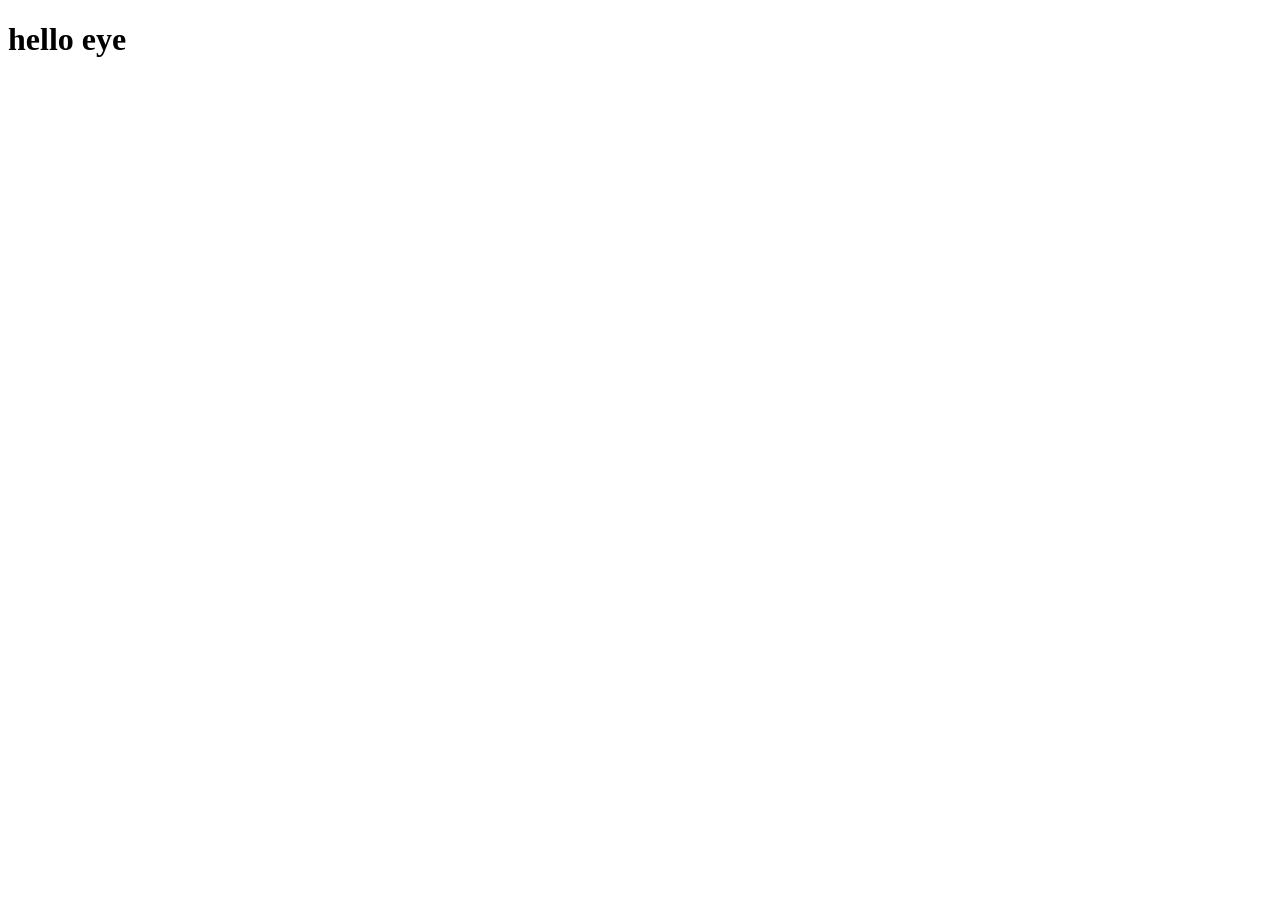
==== files/index.html @ 4502378f "เพิ่มคำว่า hello eye" ====
<!DOCTYPE html>
<html lang="en">
<head>
  <meta charset="UTF-8">
  <meta name="viewport" content="width=device-width, initial-scale=1.0">
  <title>Document</title>
</head>
<body>
  <h1> hello eye </h1>
</body>
</html>
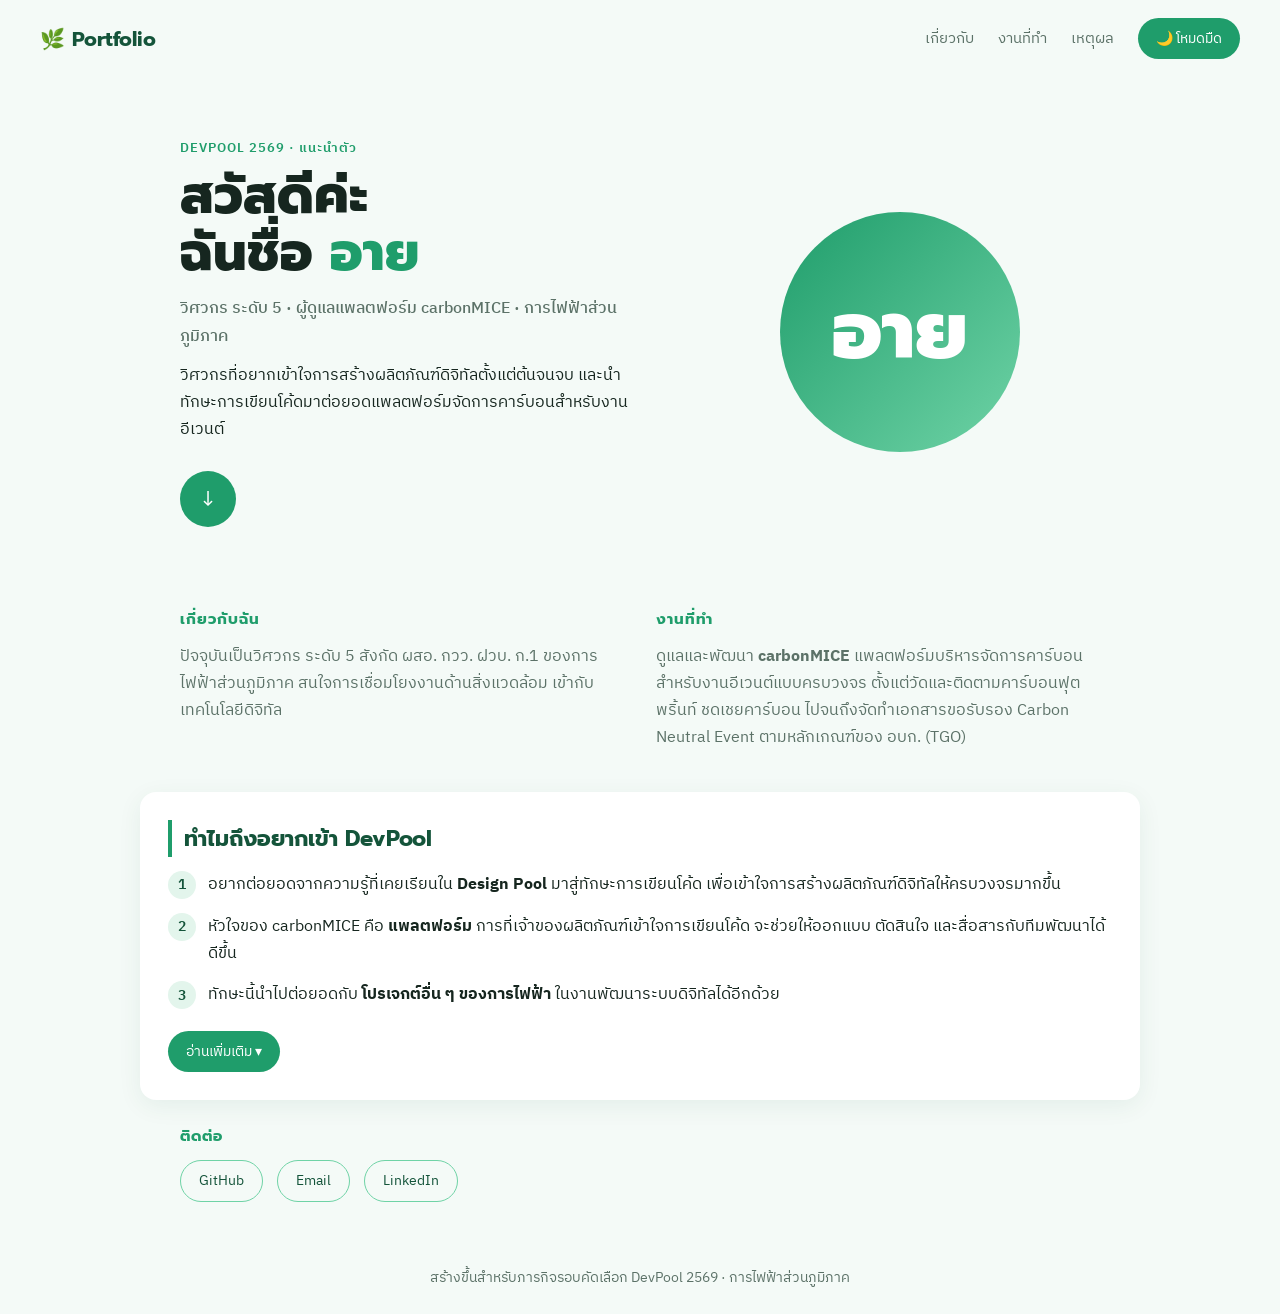
==== commit 88db8542: "สร้างเว็บไซต์ ใส่ข้อมูลส่วนตัว เหตุผลในการสมัคร" ====
--- a/files/index.html
+++ b/files/index.html
@@ -1,11 +1,121 @@
 <!DOCTYPE html>
-<html lang="en">
+<html lang="th">
+
 <head>
-  <meta charset="UTF-8">
-  <meta name="viewport" content="width=device-width, initial-scale=1.0">
-  <title>Document</title>
+  <meta charset="UTF-8" />
+  <meta name="viewport" content="width=device-width, initial-scale=1.0" />
+  <title>แนะนำตัว | ฐานะมาศ กันภัย (อาย)</title>
+
+  <!-- ฟอนต์ภาษาไทยจาก Google Fonts -->
+  <link rel="preconnect" href="https://fonts.googleapis.com" />
+  <link rel="preconnect" href="https://fonts.gstatic.com" crossorigin />
+  <link href="https://fonts.googleapis.com/css2?family=IBM+Plex+Sans+Thai:wght@400;500;600&family=Prompt:wght@500;600;700;800&display=swap" rel="stylesheet" />
+
+  <link rel="stylesheet" href="style.css" />
 </head>
+
 <body>
-  <h1> hello eye </h1>
+
+  <!-- ===== แถบเมนูด้านบน (nav) ===== -->
+  <nav class="nav">
+    <div class="logo">🌿 Portfolio</div>
+    <div class="nav-links">
+      <a href="#about">เกี่ยวกับ</a>
+      <a href="#work">งานที่ทำ</a>
+      <a href="#why">เหตุผล</a>
+      <!-- ปุ่มสลับโหมดสว่าง/มืด (ทำงานด้วย script.js / id เดิม) -->
+      <button class="btn" id="themeBtn">🌙 โหมดมืด</button>
+    </div>
+  </nav>
+
+  <!-- ===== ส่วนเปิดหน้า (hero) แบ่ง 2 คอลัมน์: ข้อความ | รูป ===== -->
+  <header class="hero">
+    <div class="hero-text">
+      <p class="eyebrow">DevPool 2569 · แนะนำตัว</p>
+      <h1>สวัสดีค่ะ<br>ฉันชื่อ <span class="accent">อาย</span></h1>
+      <p class="subrole">วิศวกร ระดับ 5 · ผู้ดูแลแพลตฟอร์ม carbonMICE · การไฟฟ้าส่วนภูมิภาค</p>
+      <p class="lead">
+        วิศวกรที่อยากเข้าใจการสร้างผลิตภัณฑ์ดิจิทัลตั้งแต่ต้นจนจบ
+        และนำทักษะการเขียนโค้ดมาต่อยอดแพลตฟอร์มจัดการคาร์บอนสำหรับงานอีเวนต์
+      </p>
+      <!-- ปุ่มเลื่อนลง: เป็นลิงก์ที่พาไปยังส่วน id="about" (ไม่ต้องใช้ JS) -->
+      <a href="#about" class="scroll-btn" aria-label="เลื่อนลง">↓</a>
+    </div>
+
+    <div class="hero-photo">
+      <!-- ตอนนี้เป็นวงกลมตัวอักษร เปลี่ยนเป็นรูปจริงภายหลังได้ -->
+      <div class="avatar-big">อาย</div>
+    </div>
+  </header>
+
+  <!-- ===== ข้อมูล 2 คอลัมน์: เกี่ยวกับฉัน | งานที่ทำ ===== -->
+  <section class="info">
+    <div class="info-col" id="about">
+      <h3>เกี่ยวกับฉัน</h3>
+      <p>
+        ปัจจุบันเป็นวิศวกร ระดับ 5 สังกัด ผสอ. กวว. ฝวบ. ก.1
+        ของการไฟฟ้าส่วนภูมิภาค สนใจการเชื่อมโยงงานด้านสิ่งแวดล้อม
+        เข้ากับเทคโนโลยีดิจิทัล
+      </p>
+    </div>
+
+    <div class="info-col" id="work">
+      <h3>งานที่ทำ</h3>
+      <p>
+        ดูแลและพัฒนา <strong>carbonMICE</strong> แพลตฟอร์มบริหารจัดการคาร์บอน
+        สำหรับงานอีเวนต์แบบครบวงจร ตั้งแต่วัดและติดตามคาร์บอนฟุตพริ้นท์
+        ชดเชยคาร์บอน ไปจนถึงจัดทำเอกสารขอรับรอง Carbon Neutral Event
+        ตามหลักเกณฑ์ของ อบก. (TGO)
+      </p>
+    </div>
+  </section>
+
+  <!-- ===== เหตุผลที่อยากเข้า DevPool ===== -->
+  <section class="card" id="why">
+    <h2>ทำไมถึงอยากเข้า DevPool</h2>
+
+    <div class="reason">
+      <span class="num">1</span>
+      <p>อยากต่อยอดจากความรู้ที่เคยเรียนใน <strong>Design Pool</strong>
+         มาสู่ทักษะการเขียนโค้ด เพื่อเข้าใจการสร้างผลิตภัณฑ์ดิจิทัลให้ครบวงจรมากขึ้น</p>
+    </div>
+
+    <div class="reason">
+      <span class="num">2</span>
+      <p>หัวใจของ carbonMICE คือ <strong>แพลตฟอร์ม</strong>
+         การที่เจ้าของผลิตภัณฑ์เข้าใจการเขียนโค้ด จะช่วยให้ออกแบบ ตัดสินใจ
+         และสื่อสารกับทีมพัฒนาได้ดีขึ้น</p>
+    </div>
+
+    <div class="reason">
+      <span class="num">3</span>
+      <p>ทักษะนี้นำไปต่อยอดกับ <strong>โปรเจกต์อื่น ๆ ของการไฟฟ้า</strong>
+         ในงานพัฒนาระบบดิจิทัลได้อีกด้วย</p>
+    </div>
+
+    <!-- ปุ่มแสดง/ซ่อนเหตุผลเพิ่มเติม (id เดิม) -->
+    <button class="btn" id="moreBtn" style="margin-top:8px;">อ่านเพิ่มเติม ▾</button>
+    <div class="extra hidden" id="extraBox">
+      <p>นอกจากนี้ยังอยากเป็นวิศวกรที่ <strong>"คุยกับนักพัฒนาได้รู้เรื่อง"</strong>
+         เพื่อเป็นสะพานเชื่อมระหว่างฝั่งงานจริงกับฝั่งเทคโนโลยี
+         และผลักดันการเปลี่ยนผ่านสู่เศรษฐกิจคาร์บอนต่ำได้อย่างเป็นรูปธรรม</p>
+    </div>
+  </section>
+
+  <!-- ===== ติดต่อ ===== -->
+  <section class="follow">
+    <h3>ติดต่อ</h3>
+    <div class="social">
+      <a href="#" class="social-link">GitHub</a>
+      <a href="#" class="social-link">Email</a>
+      <a href="#" class="social-link">LinkedIn</a>
+    </div>
+  </section>
+
+  <footer>
+    สร้างขึ้นสำหรับภารกิจรอบคัดเลือก DevPool 2569 · การไฟฟ้าส่วนภูมิภาค
+  </footer>
+
+  <script src="script.js"></script>
 </body>
-</html>+</html>
--- a/files/style.css
+++ b/files/style.css
@@ -0,0 +1,243 @@
+/* ===== style.css = หน้าตาทั้งหมดของเว็บ ===== */
+
+/* :root = ตัวแปรสี แก้ที่เดียวเปลี่ยนทั้งเว็บ
+   👉 ชุดนี้คือ "โหมดสว่าง" โทนเขียวของ carbonMICE
+   (อยากปรับเป็นสีแบรนด์จริง แก้ค่าตรงนี้ได้เลย) */
+:root {
+  --green-dark: #14543A;  /* เขียวเข้ม ใช้กับหัวข้อ */
+  --green: #1F9D6B;       /* เขียวหลัก ใช้เน้น/ปุ่ม */
+  --green-light: #6FD3A6; /* เขียวอ่อน */
+  --green-tint: #E3F5EC;  /* เขียวจางมาก */
+  --bg: #F4FAF7;          /* พื้นหลังหน้า */
+  --card: #FFFFFF;        /* พื้นกล่อง */
+  --text: #16261F;        /* ตัวอักษรหลัก */
+  --muted: #5C7268;       /* ตัวอักษรรอง */
+}
+
+* {
+  margin: 0;
+  padding: 0;
+  box-sizing: border-box;
+}
+
+html { scroll-behavior: smooth; } /* คลิกลิงก์ในหน้าแล้วเลื่อนแบบนุ่ม ๆ */
+
+body {
+  font-family: 'IBM Plex Sans Thai', sans-serif;
+  background-color: var(--bg);
+  color: var(--text);
+  line-height: 1.7;
+  transition: background-color 0.3s, color 0.3s;
+}
+
+/* ===== แถบเมนูด้านบน ===== */
+.nav {
+  display: flex;                  /* เรียงโลโก้กับเมนูคนละฝั่ง */
+  align-items: center;
+  justify-content: space-between; /* ดันให้อยู่คนละข้าง */
+  padding: 18px 40px;
+  position: sticky;               /* ติดอยู่บนสุดเวลาเลื่อนหน้า */
+  top: 0;
+  background: var(--bg);
+  z-index: 10;
+}
+.logo {
+  font-family: 'Prompt', sans-serif;
+  font-weight: 700;
+  font-size: 20px;
+  color: var(--green-dark);
+}
+.nav-links {
+  display: flex;
+  align-items: center;
+  gap: 24px;
+}
+.nav-links a {
+  text-decoration: none;          /* เอาขีดเส้นใต้ลิงก์ออก */
+  color: var(--muted);
+  font-size: 15px;
+  transition: color 0.2s;
+}
+.nav-links a:hover { color: var(--green); }
+
+/* ===== ส่วนเปิดหน้า (hero) ===== */
+.hero {
+  display: grid;                       /* ใช้ grid แบ่ง 2 คอลัมน์ */
+  grid-template-columns: 1.2fr 1fr;    /* ซ้ายกว้างกว่าขวาเล็กน้อย */
+  gap: 40px;
+  align-items: center;
+  max-width: 1000px;
+  margin: 0 auto;
+  padding: 60px 40px;
+}
+.eyebrow {
+  color: var(--green);
+  font-weight: 600;
+  letter-spacing: 1px;
+  text-transform: uppercase;
+  font-size: 13px;
+  margin-bottom: 8px;
+}
+.hero-text h1 {
+  font-family: 'Prompt', sans-serif;
+  font-weight: 800;                    /* ตัวหนามากแบบพอร์ตโฟลิโอ */
+  font-size: 52px;
+  line-height: 1.1;
+  color: var(--text);
+}
+.hero-text h1 .accent { color: var(--green); } /* เน้นชื่อด้วยสีเขียว */
+.subrole {
+  color: var(--muted);
+  font-weight: 500;
+  margin-top: 14px;
+}
+.lead {
+  margin-top: 12px;
+  color: var(--text);
+  max-width: 460px;
+}
+/* ปุ่มกลมเลื่อนลง */
+.scroll-btn {
+  display: inline-flex;
+  align-items: center;
+  justify-content: center;
+  width: 56px;
+  height: 56px;
+  border-radius: 50%;
+  background: var(--green);
+  color: #fff;
+  font-size: 22px;
+  text-decoration: none;
+  margin-top: 28px;
+  transition: transform 0.2s;
+}
+.scroll-btn:hover { transform: translateY(4px); } /* ขยับลงตอนชี้ */
+
+/* รูป/วงกลมตัวอักษรฝั่งขวา */
+.hero-photo { display: flex; justify-content: center; }
+.avatar-big {
+  width: 240px;
+  height: 240px;
+  border-radius: 50%;
+  background: linear-gradient(135deg, var(--green), var(--green-light));
+  color: #fff;
+  font-family: 'Prompt', sans-serif;
+  font-size: 80px;
+  font-weight: 800;
+  display: flex;
+  align-items: center;
+  justify-content: center;
+}
+
+/* ===== ข้อมูล 2 คอลัมน์ ===== */
+.info {
+  display: grid;
+  grid-template-columns: 1fr 1fr;  /* 2 คอลัมน์เท่ากัน */
+  gap: 32px;
+  max-width: 1000px;
+  margin: 0 auto;
+  padding: 20px 40px 40px;
+}
+.info-col h3, .follow h3 {
+  font-family: 'Prompt', sans-serif;
+  color: var(--green);
+  text-transform: uppercase;
+  letter-spacing: 1px;
+  font-size: 15px;
+  margin-bottom: 10px;
+}
+.info-col p { color: var(--muted); }
+
+/* ===== กล่องเหตุผล ===== */
+.card {
+  background: var(--card);
+  border-radius: 16px;
+  padding: 28px;
+  max-width: 1000px;
+  margin: 0 auto 24px;
+  box-shadow: 0 6px 24px rgba(20, 84, 58, 0.07);
+}
+.card h2 {
+  font-family: 'Prompt', sans-serif;
+  color: var(--green-dark);
+  font-size: 22px;
+  margin-bottom: 14px;
+  border-left: 4px solid var(--green);
+  padding-left: 12px;
+}
+.reason { display: flex; gap: 12px; margin-bottom: 14px; }
+.reason .num {
+  flex-shrink: 0;
+  width: 28px; height: 28px;
+  border-radius: 50%;
+  background: var(--green-tint);
+  color: var(--green-dark);
+  font-weight: 600;
+  display: flex; align-items: center; justify-content: center;
+  font-size: 14px;
+}
+
+/* ===== ปุ่ม ===== */
+.btn {
+  font-family: 'IBM Plex Sans Thai', sans-serif;
+  background: var(--green);
+  color: #fff;
+  border: none;
+  padding: 9px 18px;
+  border-radius: 999px;
+  font-size: 14px;
+  cursor: pointer;
+  transition: transform 0.15s, background 0.2s;
+}
+.btn:hover { background: var(--green-dark); transform: translateY(-2px); }
+
+.extra { margin-top: 14px; padding-top: 14px; border-top: 1px dashed var(--green-light); }
+.hidden { display: none; }  /* JS เป็นคนเปิด/ปิดคลาสนี้ */
+
+/* ===== ติดต่อ ===== */
+.follow {
+  max-width: 1000px;
+  margin: 0 auto;
+  padding: 0 40px 40px;
+}
+.social { display: flex; gap: 14px; flex-wrap: wrap; }
+.social-link {
+  text-decoration: none;
+  color: var(--green-dark);
+  border: 1px solid var(--green-light);
+  padding: 8px 18px;
+  border-radius: 999px;
+  font-size: 14px;
+  transition: background 0.2s, color 0.2s;
+}
+.social-link:hover { background: var(--green); color: #fff; }
+
+footer {
+  text-align: center;
+  color: var(--muted);
+  font-size: 14px;
+  padding: 24px;
+}
+
+/* ===== โหมดมืด: พื้นเข้มแบบพอร์ตโฟลิโอ accent เขียว ===== */
+body.dark {
+  --green-dark: #9FE6C4;  /* ในโหมดมืดใช้เขียวอ่อนกับหัวข้อให้อ่านออก */
+  --green: #2BB67E;
+  --green-light: #4F6E5E;
+  --green-tint: #1A2A22;
+  --bg: #0C1310;          /* พื้นดำอมเขียว */
+  --card: #14201A;
+  --text: #EAF3EE;
+  --muted: #93A89D;
+}
+
+/* ===== รองรับมือถือ: จอแคบกว่า 720px ให้เรียงคอลัมน์เป็นแนวตั้ง ===== */
+@media (max-width: 720px) {
+  .hero { grid-template-columns: 1fr; text-align: center; padding: 40px 24px; }
+  .hero-text h1 { font-size: 38px; }
+  .lead { margin-left: auto; margin-right: auto; }
+  .info { grid-template-columns: 1fr; padding: 20px 24px; }
+  .nav { padding: 16px 24px; }
+  .nav-links a { display: none; }   /* ซ่อนลิงก์เมนูบนจอเล็ก เหลือโลโก้กับปุ่มโหมด */
+  .avatar-big { width: 180px; height: 180px; font-size: 60px; }
+}
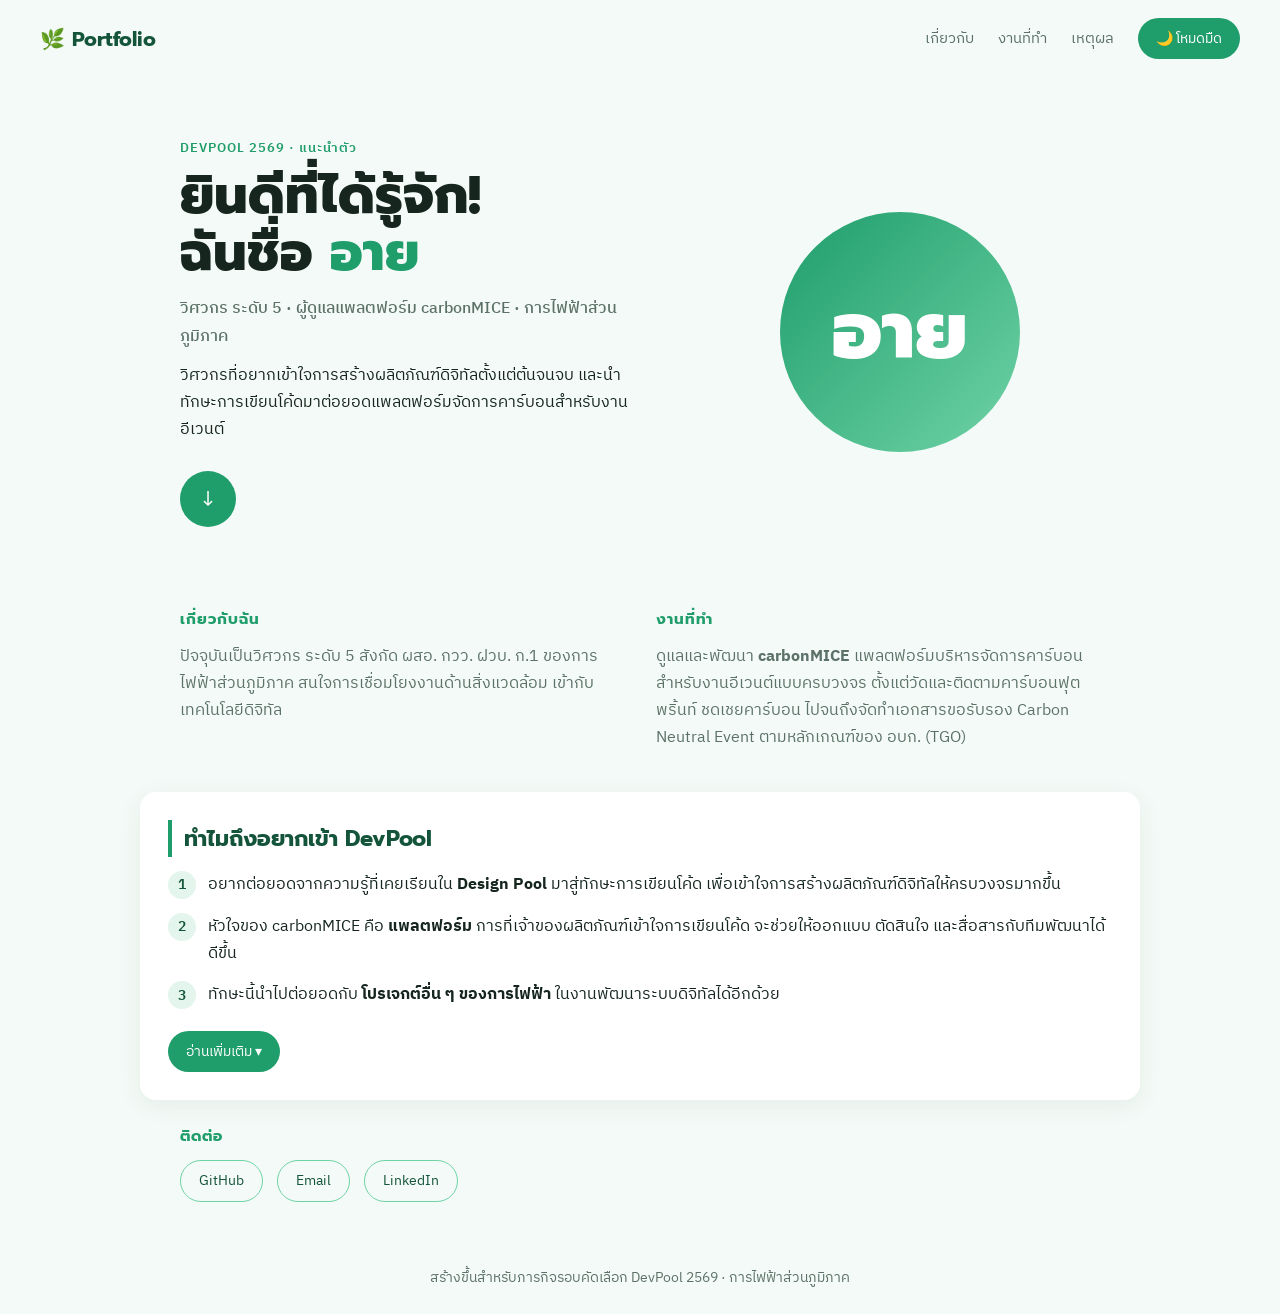
==== commit 3fd5891b: "เพิ่ม comment ใน code ปรับข้อความใน subrole" ====
--- a/files/index.html
+++ b/files/index.html
@@ -1,56 +1,204 @@
+<!--
+  <!DOCTYPE html> = บอกเบราว์เซอร์ว่าไฟล์นี้เป็น HTML เวอร์ชัน 5 (มาตรฐานปัจจุบัน)
+  ต้องเขียนไว้บรรทัดแรกเสมอ ไม่งั้นเบราว์เซอร์อาจแสดงผลผิดพลาด
+-->
 <!DOCTYPE html>
+
+<!--
+  <html> = แท็กหลักที่ครอบทุกอย่างในหน้าเว็บ
+  lang="th" = บอกว่าเว็บนี้เป็นภาษาไทย (ช่วยให้ Google และโปรแกรมอ่านหน้าจอเข้าใจ)
+-->
 <html lang="th">
 
+<!--
+  <head> = ส่วน "หลังบ้าน" ที่ผู้ใช้มองไม่เห็น
+  ใช้ตั้งค่าต่าง ๆ เช่น ชื่อแท็บ, ฟอนต์, ไฟล์ CSS
+-->
 <head>
+  <!--
+    charset="UTF-8" = บอกว่าเว็บใช้ระบบตัวอักษร UTF-8
+    ซึ่งรองรับภาษาไทย อังกฤษ อีโมจิ ฯลฯ ได้หมด
+    ถ้าไม่ใส่ ตัวอักษรไทยอาจแสดงเป็น ????
+  -->
   <meta charset="UTF-8" />
+
+  <!--
+    viewport = ตั้งค่าการแสดงผลบนมือถือ
+    width=device-width = ให้ความกว้างเว็บเท่ากับหน้าจอเครื่อง
+    initial-scale=1.0 = ไม่ซูมเข้า/ออกตอนเปิดครั้งแรก
+    ถ้าไม่ใส่ เว็บจะแสดงเล็กจิ๋วบนมือถือ ต้องซูมเอง
+  -->
   <meta name="viewport" content="width=device-width, initial-scale=1.0" />
+
+  <!--
+    <title> = ข้อความที่แสดงบนแท็บของเบราว์เซอร์ (ชื่อหน้าเว็บ)
+  -->
   <title>แนะนำตัว | ฐานะมาศ กันภัย (อาย)</title>
 
-  <!-- ฟอนต์ภาษาไทยจาก Google Fonts -->
+  <!--
+    === ส่วนดึงฟอนต์จาก Google Fonts ===
+
+    <link rel="preconnect"> = บอกเบราว์เซอร์ว่า "เตรียมเชื่อมต่อกับเซิร์ฟเวอร์นี้ไว้ก่อนนะ"
+    ช่วยให้โหลดฟอนต์เร็วขึ้น เพราะเบราว์เซอร์ไม่ต้องรอจังหวะสุดท้ายค่อยเชื่อมต่อ
+
+    crossorigin = อนุญาตให้ดึงข้อมูลข้ามเว็บไซต์ (จำเป็นสำหรับ Google Fonts)
+  -->
   <link rel="preconnect" href="https://fonts.googleapis.com" />
   <link rel="preconnect" href="https://fonts.gstatic.com" crossorigin />
+
+  <!--
+    ดึงฟอนต์ 2 ตัว:
+    1. IBM Plex Sans Thai (น้ำหนัก 400=ปกติ, 500=กลาง, 600=หนา) - ใช้กับเนื้อหาทั่วไป
+    2. Prompt (น้ำหนัก 500-800) - ใช้กับหัวข้อใหญ่ ๆ
+    display=swap = แสดงฟอนต์เริ่มต้นก่อน พอโหลดเสร็จค่อยสลับ (ไม่ต้องรอหน้าว่าง)
+  -->
   <link href="https://fonts.googleapis.com/css2?family=IBM+Plex+Sans+Thai:wght@400;500;600&family=Prompt:wght@500;600;700;800&display=swap" rel="stylesheet" />
 
+  <!--
+    <link rel="stylesheet"> = เชื่อมไฟล์ CSS เข้ามา
+    href="style.css" = ชี้ไปที่ไฟล์ style.css ที่อยู่โฟลเดอร์เดียวกัน
+    CSS คือไฟล์ที่กำหนดหน้าตา สี ขนาด ตำแหน่งของทุกอย่างในหน้าเว็บ
+  -->
   <link rel="stylesheet" href="style.css" />
 </head>
 
+<!--
+  <body> = ส่วนที่ผู้ใช้มองเห็นจริง ๆ บนหน้าเว็บ
+  ทุกอย่างที่แสดงผล (ข้อความ รูป ปุ่ม) ต้องอยู่ใน body
+-->
 <body>
 
-  <!-- ===== แถบเมนูด้านบน (nav) ===== -->
+  <!--
+    ===== แถบเมนูด้านบน (Navigation Bar) =====
+
+    <nav> = แท็กที่บอกว่า "ส่วนนี้เป็นเมนูนำทาง"
+    class="nav" = ตั้งชื่อคลาสเพื่อเอาไปตกแต่งใน CSS
+
+    แถบนี้จะมี 2 ส่วน:
+    1. โลโก้ (ฝั่งซ้าย)
+    2. ลิงก์เมนู + ปุ่มสลับโหมด (ฝั่งขวา)
+    ใน CSS ใช้ flex + justify-content: space-between ดันให้อยู่คนละข้าง
+  -->
   <nav class="nav">
+    <!--
+      โลโก้เว็บไซต์ - แสดงฝั่งซ้ายของแถบเมนู
+      class="logo" = ใช้จัดรูปแบบตัวอักษรโลโก้ใน CSS
+    -->
     <div class="logo">🌿 Portfolio</div>
+
+    <!--
+      กลุ่มลิงก์เมนูฝั่งขวา
+      class="nav-links" = ใน CSS จะใช้ flex เรียงลิงก์เป็นแถวแนวนอน
+      gap: 24px จะสร้างช่องว่างระหว่างแต่ละลิงก์
+    -->
     <div class="nav-links">
+      <!--
+        <a> = ลิงก์ (anchor) คลิกแล้วไปหน้าอื่นหรือจุดอื่นในหน้าเดียวกัน
+        href="#about" = คลิกแล้วเลื่อนไปหา element ที่มี id="about"
+        เครื่องหมาย # หมายถึง "เลื่อนไปหา id นี้ในหน้าเดียวกัน"
+      -->
       <a href="#about">เกี่ยวกับ</a>
       <a href="#work">งานที่ทำ</a>
       <a href="#why">เหตุผล</a>
-      <!-- ปุ่มสลับโหมดสว่าง/มืด (ทำงานด้วย script.js / id เดิม) -->
+
+      <!--
+        <button> = ปุ่มกดได้
+        class="btn" = ใช้สไตล์ปุ่มจาก CSS (พื้นเขียว ตัวอักษรขาว มุมมน)
+        id="themeBtn" = ตั้ง id เพื่อให้ JavaScript หยิบปุ่มนี้ไปใช้งาน
+        (JavaScript จะทำให้กดปุ่มนี้แล้วสลับโหมดมืด/สว่าง)
+      -->
       <button class="btn" id="themeBtn">🌙 โหมดมืด</button>
     </div>
   </nav>
 
-  <!-- ===== ส่วนเปิดหน้า (hero) แบ่ง 2 คอลัมน์: ข้อความ | รูป ===== -->
+  <!--
+    ===== ส่วนเปิดหน้า (Hero Section) =====
+
+    Hero = ส่วนแรกที่ผู้เข้าชมเห็น เป็นส่วนที่ใหญ่และโดดเด่นที่สุด
+
+    <header> = แท็กที่บอกว่า "ส่วนนี้เป็นส่วนหัวของหน้า"
+    class="hero" = ใน CSS จะใช้ grid แบ่งเป็น 2 คอลัมน์:
+      - คอลัมน์ซ้าย (1.2fr) = ข้อความแนะนำตัว (กว้างกว่านิดหน่อย)
+      - คอลัมน์ขวา (1fr) = รูปโปรไฟล์
+      fr คือหน่วย "สัดส่วน" เช่น 1.2fr กับ 1fr = ซ้ายกว้างกว่าขวา 1.2 เท่า
+  -->
   <header class="hero">
+    <!--
+      คอลัมน์ซ้าย: ข้อความแนะนำตัว
+      class="hero-text" = กลุ่มข้อความทั้งหมดในฝั่งซ้าย
+    -->
     <div class="hero-text">
+      <!--
+        ข้อความเล็ก ๆ ด้านบนสุด เรียกว่า "eyebrow" (คิ้ว)
+        เป็นข้อความสั้น ๆ ตัวพิมพ์ใหญ่ เพื่อบอกหมวดหมู่
+        ใน CSS จะใช้ text-transform: uppercase ทำให้เป็นตัวพิมพ์ใหญ่
+        และ letter-spacing: 1px เพิ่มระยะห่างตัวอักษรให้ดูสวย
+      -->
       <p class="eyebrow">DevPool 2569 · แนะนำตัว</p>
-      <h1>สวัสดีค่ะ<br>ฉันชื่อ <span class="accent">อาย</span></h1>
+
+      <!--
+        <h1> = หัวข้อหลักของหน้า (ใหญ่ที่สุด) ควรมีแค่ 1 อันต่อ 1 หน้า
+        <br> = ขึ้นบรรทัดใหม่
+        <span class="accent"> = ครอบคำว่า "อาย" เพื่อเปลี่ยนสีเป็นเขียว
+        (span ไม่มีผลอะไรเอง แต่ใช้เป็น "ที่จับ" ให้ CSS ปรับสีได้)
+      -->
+      <h1>ยินดีที่ได้รู้จัก!<br>ฉันชื่อ <span class="accent">อาย</span></h1>
+
+      <!--
+        ข้อความตำแหน่งงาน - ใช้สีจาง (muted) เพื่อไม่ให้โดดเด่นเกินหัวข้อหลัก
+      -->
       <p class="subrole">วิศวกร ระดับ 5 · ผู้ดูแลแพลตฟอร์ม carbonMICE · การไฟฟ้าส่วนภูมิภาค</p>
+
+      <!--
+        ข้อความอธิบายสั้น ๆ (lead paragraph)
+        max-width: 460px ใน CSS = จำกัดความกว้างไม่ให้ข้อความยาวเกินไป อ่านง่ายขึ้น
+      -->
       <p class="lead">
         วิศวกรที่อยากเข้าใจการสร้างผลิตภัณฑ์ดิจิทัลตั้งแต่ต้นจนจบ
         และนำทักษะการเขียนโค้ดมาต่อยอดแพลตฟอร์มจัดการคาร์บอนสำหรับงานอีเวนต์
       </p>
-      <!-- ปุ่มเลื่อนลง: เป็นลิงก์ที่พาไปยังส่วน id="about" (ไม่ต้องใช้ JS) -->
+
+      <!--
+        ปุ่มกลมสำหรับเลื่อนลงไปดูเนื้อหาถัดไป
+        href="#about" = คลิกแล้วเลื่อนไปหา id="about" (ไม่ต้องใช้ JavaScript)
+        aria-label = ข้อความสำหรับโปรแกรมอ่านหน้าจอ (ช่วยผู้พิการทางสายตา)
+        ↓ = ลูกศรชี้ลง แสดงเป็นข้อความในปุ่มกลม
+      -->
       <a href="#about" class="scroll-btn" aria-label="เลื่อนลง">↓</a>
     </div>
 
+    <!--
+      คอลัมน์ขวา: รูปโปรไฟล์
+      class="hero-photo" = ใน CSS ใช้ flex + justify-content: center จัดรูปให้อยู่กลาง
+    -->
     <div class="hero-photo">
-      <!-- ตอนนี้เป็นวงกลมตัวอักษร เปลี่ยนเป็นรูปจริงภายหลังได้ -->
+      <!--
+        วงกลมขนาดใหญ่แสดงตัวอักษร "อาย" แทนรูปจริง
+        ใน CSS จะใช้:
+        - border-radius: 50% ทำให้เป็นวงกลม
+        - linear-gradient สร้างพื้นหลังไล่สีเขียว
+        - flex + align-items + justify-content จัดตัวอักษรให้อยู่กลางวงกลมพอดี
+
+        ถ้าอยากเปลี่ยนเป็นรูปจริง ให้เปลี่ยน <div> นี้เป็น <img src="รูปของคุณ.jpg">
+      -->
       <div class="avatar-big">อาย</div>
     </div>
   </header>
 
-  <!-- ===== ข้อมูล 2 คอลัมน์: เกี่ยวกับฉัน | งานที่ทำ ===== -->
+  <!--
+    ===== ส่วนข้อมูล 2 คอลัมน์ =====
+
+    <section> = แท็กที่บอกว่า "ส่วนนี้เป็นกลุ่มเนื้อหาเรื่องเดียวกัน"
+    class="info" = ใน CSS ใช้ grid แบ่งเป็น 2 คอลัมน์เท่า ๆ กัน (1fr 1fr)
+  -->
   <section class="info">
+    <!--
+      คอลัมน์ซ้าย: เกี่ยวกับฉัน
+      id="about" = จุดหมายของลิงก์ href="#about" ในเมนู
+      (เมื่อคลิก "เกี่ยวกับ" ในเมนู หน้าเว็บจะเลื่อนมาที่ตรงนี้)
+    -->
     <div class="info-col" id="about">
+      <!-- <h3> = หัวข้อย่อย (เล็กกว่า h1 และ h2) -->
       <h3>เกี่ยวกับฉัน</h3>
       <p>
         ปัจจุบันเป็นวิศวกร ระดับ 5 สังกัด ผสอ. กวว. ฝวบ. ก.1
@@ -59,9 +207,16 @@
       </p>
     </div>
 
+    <!--
+      คอลัมน์ขวา: งานที่ทำ
+      id="work" = จุดหมายของลิงก์ href="#work" ในเมนู
+    -->
     <div class="info-col" id="work">
       <h3>งานที่ทำ</h3>
       <p>
+        <!--
+          <strong> = ทำตัวหนา เน้นคำสำคัญ
+        -->
         ดูแลและพัฒนา <strong>carbonMICE</strong> แพลตฟอร์มบริหารจัดการคาร์บอน
         สำหรับงานอีเวนต์แบบครบวงจร ตั้งแต่วัดและติดตามคาร์บอนฟุตพริ้นท์
         ชดเชยคาร์บอน ไปจนถึงจัดทำเอกสารขอรับรอง Carbon Neutral Event
@@ -70,16 +225,37 @@
     </div>
   </section>
 
-  <!-- ===== เหตุผลที่อยากเข้า DevPool ===== -->
+  <!--
+    ===== ส่วนเหตุผลที่อยากเข้า DevPool =====
+
+    class="card" = กล่องสีขาว มีเงา มีมุมมน ดูเป็นการ์ด
+    id="why" = จุดหมายของลิงก์ href="#why" ในเมนู
+  -->
   <section class="card" id="why">
+    <!--
+      <h2> = หัวข้อรองของหน้า (ใหญ่กว่า h3 แต่เล็กกว่า h1)
+      ใน CSS จะมีเส้นเขียวด้านซ้าย (border-left) เพื่อเน้นให้โดดเด่น
+    -->
     <h2>ทำไมถึงอยากเข้า DevPool</h2>
 
+    <!--
+      เหตุผลข้อ 1
+      class="reason" = ใน CSS ใช้ flex เรียงตัวเลขกับข้อความเป็นแถวแนวนอน
+      flex คืออะไร? → เป็นวิธีจัดเรียงของใน CSS ให้อยู่เป็นแถว (แนวนอนหรือแนวตั้ง)
+      gap: 12px = ระยะห่างระหว่างตัวเลขกับข้อความ
+    -->
     <div class="reason">
+      <!--
+        วงกลมเลขลำดับ
+        class="num" = ใน CSS จะจัดเป็นวงกลมเล็ก ๆ พื้นเขียวอ่อน
+        flex-shrink: 0 = ห้ามวงกลมนี้หดเล็กลง ไม่ว่าพื้นที่จะแคบแค่ไหน
+      -->
       <span class="num">1</span>
       <p>อยากต่อยอดจากความรู้ที่เคยเรียนใน <strong>Design Pool</strong>
          มาสู่ทักษะการเขียนโค้ด เพื่อเข้าใจการสร้างผลิตภัณฑ์ดิจิทัลให้ครบวงจรมากขึ้น</p>
     </div>
 
+    <!-- เหตุผลข้อ 2 (โครงสร้างเหมือนข้อ 1) -->
     <div class="reason">
       <span class="num">2</span>
       <p>หัวใจของ carbonMICE คือ <strong>แพลตฟอร์ม</strong>
@@ -87,14 +263,30 @@
          และสื่อสารกับทีมพัฒนาได้ดีขึ้น</p>
     </div>
 
+    <!-- เหตุผลข้อ 3 (โครงสร้างเหมือนข้อ 1) -->
     <div class="reason">
       <span class="num">3</span>
       <p>ทักษะนี้นำไปต่อยอดกับ <strong>โปรเจกต์อื่น ๆ ของการไฟฟ้า</strong>
          ในงานพัฒนาระบบดิจิทัลได้อีกด้วย</p>
     </div>
 
-    <!-- ปุ่มแสดง/ซ่อนเหตุผลเพิ่มเติม (id เดิม) -->
+    <!--
+      ปุ่ม "อ่านเพิ่มเติม"
+      id="moreBtn" = ให้ JavaScript หยิบไปใช้ (กดแล้วเปิด/ปิดกล่องเนื้อหาเพิ่มเติม)
+      style="margin-top:8px;" = เพิ่มระยะห่างด้านบน 8px (inline style = เขียน CSS ตรง ๆ ในแท็ก)
+    -->
     <button class="btn" id="moreBtn" style="margin-top:8px;">อ่านเพิ่มเติม ▾</button>
+
+    <!--
+      กล่องเนื้อหาเพิ่มเติม (ซ่อนไว้ตอนแรก)
+      class="extra hidden":
+        - extra = สไตล์กล่อง (มีเส้นประด้านบน)
+        - hidden = ซ่อนไว้ (display: none ใน CSS)
+      id="extraBox" = ให้ JavaScript หยิบไปเปิด/ปิด
+
+      เมื่อกดปุ่ม "อ่านเพิ่มเติม" JavaScript จะเอาคลาส hidden ออก → กล่องนี้จะแสดง
+      กดอีกครั้ง JavaScript จะใส่คลาส hidden กลับ → กล่องนี้จะซ่อน
+    -->
     <div class="extra hidden" id="extraBox">
       <p>นอกจากนี้ยังอยากเป็นวิศวกรที่ <strong>"คุยกับนักพัฒนาได้รู้เรื่อง"</strong>
          เพื่อเป็นสะพานเชื่อมระหว่างฝั่งงานจริงกับฝั่งเทคโนโลยี
@@ -102,20 +294,45 @@
     </div>
   </section>
 
-  <!-- ===== ติดต่อ ===== -->
+  <!--
+    ===== ส่วนติดต่อ =====
+
+    class="follow" = ใน CSS จำกัดความกว้างและจัดระยะห่าง
+  -->
   <section class="follow">
     <h3>ติดต่อ</h3>
+
+    <!--
+      กลุ่มลิงก์โซเชียล
+      class="social" = ใน CSS ใช้ flex เรียงปุ่มเป็นแถวแนวนอน
+      flex-wrap: wrap = ถ้าปุ่มเยอะจนล้นบรรทัด ให้ตัดขึ้นบรรทัดใหม่ได้อัตโนมัติ
+      gap: 14px = ระยะห่างระหว่างปุ่มแต่ละอัน
+    -->
     <div class="social">
+      <!--
+        ลิงก์โซเชียลแต่ละอัน
+        class="social-link" = ใน CSS จะจัดเป็นปุ่มมุมมน มีขอบเขียว
+        href="#" = ลิงก์ยังไม่ได้ใส่ URL จริง (ใส่ # ไปก่อนเป็น placeholder)
+        ถ้าอยากใส่ลิงก์จริง เปลี่ยน # เป็น URL เช่น href="https://github.com/ชื่อคุณ"
+      -->
       <a href="#" class="social-link">GitHub</a>
       <a href="#" class="social-link">Email</a>
       <a href="#" class="social-link">LinkedIn</a>
     </div>
   </section>
 
+  <!--
+    <footer> = ส่วนท้ายสุดของหน้าเว็บ
+    มักใช้ใส่ข้อความลิขสิทธิ์ หรือข้อมูลเล็ก ๆ น้อย ๆ
+    ใน CSS จะจัดให้อยู่กลาง ตัวอักษรเล็ก สีจาง
+  -->
   <footer>
     สร้างขึ้นสำหรับภารกิจรอบคัดเลือก DevPool 2569 · การไฟฟ้าส่วนภูมิภาค
   </footer>
 
+  <!-- บรรทัดถัดไป: เรียกไฟล์ JavaScript (script.js) เข้ามาทำงาน
+       ใส่ไว้ท้ายสุดก่อนปิด body เพราะ JS ต้องรอให้ HTML โหลดเสร็จก่อน
+       ถึงจะหยิบ element มาใช้ได้ ถ้าใส่ใน head ปุ่มยังไม่มี จะเกิด error -->
   <script src="script.js"></script>
 </body>
 </html>
--- a/files/style.css
+++ b/files/style.css
@@ -1,243 +1,590 @@
-/* ===== style.css = หน้าตาทั้งหมดของเว็บ ===== */
-
-/* :root = ตัวแปรสี แก้ที่เดียวเปลี่ยนทั้งเว็บ
-   👉 ชุดนี้คือ "โหมดสว่าง" โทนเขียวของ carbonMICE
-   (อยากปรับเป็นสีแบรนด์จริง แก้ค่าตรงนี้ได้เลย) */
+/* =====================================================================
+   style.css = ไฟล์ที่กำหนด "หน้าตา" ทั้งหมดของเว็บ
+
+   CSS ทำงานแบบ selector { property: value; }
+   - selector = เลือกว่าจะตกแต่ง element ไหน (เช่น .nav = class ชื่อ nav)
+   - property = คุณสมบัติที่จะปรับ (เช่น color = สีตัวอักษร)
+   - value = ค่าที่ต้องการ (เช่น red = สีแดง)
+   ===================================================================== */
+
+
+/* ----- ตัวแปรสี (CSS Variables) -----
+   :root = ประกาศตัวแปรไว้ที่ระดับสูงสุด ใช้ได้ทั้งเว็บ
+   -- นำหน้าชื่อ = บอกว่าเป็นตัวแปร CSS
+   var(--ชื่อ) = เรียกใช้ตัวแปร
+
+   ข้อดี: แก้สีที่เดียว เปลี่ยนทั้งเว็บ
+   ตัวอย่าง: ถ้าอยากเปลี่ยนสีเขียวหลัก แก้แค่ --green ที่เดียว
+   ทุกที่ที่ใช้ var(--green) จะเปลี่ยนตามอัตโนมัติ
+
+   ชุดนี้คือ "โหมดสว่าง" โทนเขียวของ carbonMICE
+*/
 :root {
-  --green-dark: #14543A;  /* เขียวเข้ม ใช้กับหัวข้อ */
-  --green: #1F9D6B;       /* เขียวหลัก ใช้เน้น/ปุ่ม */
-  --green-light: #6FD3A6; /* เขียวอ่อน */
-  --green-tint: #E3F5EC;  /* เขียวจางมาก */
-  --bg: #F4FAF7;          /* พื้นหลังหน้า */
-  --card: #FFFFFF;        /* พื้นกล่อง */
-  --text: #16261F;        /* ตัวอักษรหลัก */
-  --muted: #5C7268;       /* ตัวอักษรรอง */
-}
-
+  --green-dark: #14543A;  /* เขียวเข้ม - ใช้กับหัวข้อ */
+  --green: #1F9D6B;       /* เขียวหลัก - ใช้เน้นข้อความ/ปุ่ม */
+  --green-light: #6FD3A6; /* เขียวอ่อน - ใช้ขอบ/ตกแต่ง */
+  --green-tint: #E3F5EC;  /* เขียวจางมาก - ใช้เป็นพื้นหลังเบา ๆ */
+  --bg: #F4FAF7;          /* สีพื้นหลังหน้าเว็บ */
+  --card: #FFFFFF;        /* สีพื้นหลังกล่องการ์ด */
+  --text: #16261F;        /* สีตัวอักษรหลัก (เข้ม) */
+  --muted: #5C7268;       /* สีตัวอักษรรอง (จางกว่า ใช้กับข้อความไม่สำคัญ) */
+}
+
+
+/* ----- รีเซ็ตค่าเริ่มต้น -----
+   * = เลือก "ทุก element" ในหน้า
+
+   เบราว์เซอร์จะใส่ margin/padding ให้อัตโนมัติ (เช่น h1 มี margin ด้านบน/ล่าง)
+   ซึ่งทำให้เลย์เอาท์ไม่ตรงตามที่เราออกแบบ
+   บรรทัดนี้เอาค่าเหล่านั้นออกหมด แล้วเราค่อยใส่เอง
+
+   box-sizing: border-box = ทำให้ width/height รวม padding และ border ด้วย
+   เช่น กำหนด width: 100px + padding: 10px → ยังกว้าง 100px (ไม่ใช่ 120px)
+   ช่วยให้คำนวณขนาดง่ายขึ้นมาก
+*/
 * {
-  margin: 0;
-  padding: 0;
-  box-sizing: border-box;
-}
-
-html { scroll-behavior: smooth; } /* คลิกลิงก์ในหน้าแล้วเลื่อนแบบนุ่ม ๆ */
-
+  margin: 0;              /* เอาระยะห่างด้านนอกออก */
+  padding: 0;             /* เอาระยะห่างด้านในออก */
+  box-sizing: border-box; /* นับ padding/border รวมใน width */
+}
+
+
+/* scroll-behavior: smooth = คลิกลิงก์ภายในหน้า (เช่น #about)
+   แล้วเลื่อนไปแบบนุ่มนวล แทนที่จะกระโดดไปทันที */
+html { scroll-behavior: smooth; }
+
+
+/* ----- ตั้งค่าพื้นฐานของหน้าเว็บ ----- */
 body {
   font-family: 'IBM Plex Sans Thai', sans-serif;
+  /* font-family = ฟอนต์ที่ใช้ ถ้าเครื่องไม่มี IBM Plex Sans Thai จะใช้ sans-serif แทน */
+
   background-color: var(--bg);
+  /* พื้นหลังใช้สี --bg (เขียวจาง ๆ ในโหมดสว่าง, ดำเข้มในโหมดมืด) */
+
   color: var(--text);
+  /* สีตัวอักษรเริ่มต้นทั้งหน้า */
+
   line-height: 1.7;
+  /* ระยะห่างระหว่างบรรทัด (1.7 = สูง 1.7 เท่าของขนาดตัวอักษร)
+     ค่ามาก = บรรทัดห่าง อ่านง่ายขึ้น
+     ค่าน้อย = บรรทัดชิด อ่านยากขึ้น */
+
   transition: background-color 0.3s, color 0.3s;
-}
-
-/* ===== แถบเมนูด้านบน ===== */
+  /* transition = ทำให้การเปลี่ยนแปลงค่าเป็นแบบค่อย ๆ เปลี่ยน (animation)
+     0.3s = ใช้เวลา 0.3 วินาที
+     เวลากดสลับโหมดมืด/สว่าง สีจะค่อย ๆ เปลี่ยน ไม่กระโดดทันที */
+}
+
+
+/* =====================================================================
+   แถบเมนูด้านบน (Navigation Bar)
+   ===================================================================== */
 .nav {
-  display: flex;                  /* เรียงโลโก้กับเมนูคนละฝั่ง */
+  display: flex;
+  /* display: flex = เปิดโหมด Flexbox
+
+     🔑 Flexbox คืออะไร?
+     ปกติ <div> จะเรียงจากบนลงล่าง (แนวตั้ง)
+     พอใส่ display: flex → ของข้างในจะเรียงเป็นแถวแนวนอนแทน
+
+     นึกภาพ: มีกล่องใหญ่ 1 กล่อง (แถบเมนู)
+     ข้างในมี 2 ของ: โลโก้ + กลุ่มลิงก์
+     flex ทำให้ 2 อย่างนี้อยู่ข้างกันเป็นแถว */
+
   align-items: center;
-  justify-content: space-between; /* ดันให้อยู่คนละข้าง */
+  /* align-items = จัดแนว "แนวตั้ง" ของของข้างใน
+     center = จัดให้อยู่กลาง (ในแนวตั้ง)
+     ทำให้โลโก้กับลิงก์อยู่กึ่งกลางแถบเมนู ไม่ลอยขึ้นหรือจมลง */
+
+  justify-content: space-between;
+  /* justify-content = จัดแนว "แนวนอน" ของของข้างใน
+     space-between = ดันของชิ้นแรกไปซ้ายสุด ชิ้นสุดท้ายไปขวาสุด
+     ผลลัพธ์: โลโก้อยู่ซ้าย | ลิงก์เมนูอยู่ขวา
+
+     ค่าอื่น ๆ ที่ใช้บ่อย:
+     - center = รวมทุกอย่างไว้ตรงกลาง
+     - flex-start = ชิดซ้าย (ค่าเริ่มต้น)
+     - flex-end = ชิดขวา */
+
   padding: 18px 40px;
-  position: sticky;               /* ติดอยู่บนสุดเวลาเลื่อนหน้า */
+  /* padding = ระยะห่างด้านใน (ระหว่างขอบกล่องกับเนื้อหา)
+     18px = บน-ล่าง, 40px = ซ้าย-ขวา
+     ทำให้เนื้อหาไม่ชิดขอบจอ */
+
+  position: sticky;
+  /* position: sticky = "ติดหนึบ"
+     ปกติแถบเมนูจะอยู่ตามตำแหน่งปกติ
+     แต่พอเราเลื่อนหน้าลง มันจะ "ติด" อยู่ที่ขอบบนจอ ไม่หายไป
+     ต้องใช้คู่กับ top: 0 (ติดที่ตำแหน่ง 0 จากด้านบน) */
+
   top: 0;
+  /* ตำแหน่งที่จะติด = 0 จากด้านบนสุดของจอ */
+
   background: var(--bg);
+  /* พื้นหลังเมนูใช้สีเดียวกับหน้าเว็บ
+     จำเป็นต้องใส่ ไม่งั้นเวลาเลื่อนหน้า เนื้อหาด้านล่างจะทะลุเห็นผ่านเมนู */
+
   z-index: 10;
-}
+  /* z-index = ลำดับชั้นการซ้อนทับ ยิ่งเลขมาก ยิ่งอยู่ข้างหน้า
+     ใส่ 10 เพื่อให้แถบเมนูอยู่บนสุด ไม่ถูกเนื้อหาอื่นบัง */
+}
+
+
+/* สไตล์โลโก้ */
 .logo {
-  font-family: 'Prompt', sans-serif;
-  font-weight: 700;
-  font-size: 20px;
-  color: var(--green-dark);
-}
+  font-family: 'Prompt', sans-serif;  /* ใช้ฟอนต์ Prompt (ตัวหนาสวย) */
+  font-weight: 700;                   /* น้ำหนักตัวอักษร: หนา (400=ปกติ, 700=หนา) */
+  font-size: 20px;                    /* ขนาดตัวอักษร 20 พิกเซล */
+  color: var(--green-dark);           /* สีเขียวเข้ม */
+}
+
+
+/* กลุ่มลิงก์เมนู (ฝั่งขวาของแถบเมนู) */
 .nav-links {
   display: flex;
+  /* flex อีกครั้ง: ทำให้ลิงก์แต่ละอันเรียงเป็นแถวแนวนอน
+     (เกี่ยวกับ | งานที่ทำ | เหตุผล | ปุ่มโหมดมืด) */
+
   align-items: center;
+  /* จัดแนวตั้งให้อยู่กลาง ทำให้ลิงก์กับปุ่มอยู่ระดับเดียวกัน */
+
   gap: 24px;
-}
+  /* gap = ระยะห่างระหว่างของแต่ละชิ้นข้างใน
+     24px = แต่ละลิงก์ห่างกัน 24 พิกเซล
+     ดีกว่าใช้ margin เพราะ gap ไม่สร้างระยะห่างที่ชิ้นแรก/สุดท้าย */
+}
+
+
+/* สไตล์ลิงก์ในเมนู */
 .nav-links a {
-  text-decoration: none;          /* เอาขีดเส้นใต้ลิงก์ออก */
-  color: var(--muted);
+  text-decoration: none;
+  /* text-decoration: none = เอาขีดเส้นใต้ลิงก์ออก
+     (ปกติลิงก์ <a> จะมีเส้นใต้อัตโนมัติ) */
+
+  color: var(--muted);  /* สีจาง (ไม่โดดเด่นเกินไป) */
   font-size: 15px;
+
   transition: color 0.2s;
-}
+  /* เวลา hover (ชี้เมาส์) สีจะค่อย ๆ เปลี่ยนใน 0.2 วินาที */
+}
+
+
+/* เมื่อเอาเมาส์ชี้ที่ลิงก์ → เปลี่ยนเป็นสีเขียว */
 .nav-links a:hover { color: var(--green); }
-
-/* ===== ส่วนเปิดหน้า (hero) ===== */
+/* :hover = pseudo-class ที่ทำงานเมื่อเมาส์ชี้ที่ element */
+
+
+/* =====================================================================
+   ส่วนเปิดหน้า (Hero Section)
+   ===================================================================== */
 .hero {
-  display: grid;                       /* ใช้ grid แบ่ง 2 คอลัมน์ */
-  grid-template-columns: 1.2fr 1fr;    /* ซ้ายกว้างกว่าขวาเล็กน้อย */
+  display: grid;
+  /* display: grid = เปิดโหมด CSS Grid
+
+     🔑 Grid คืออะไร?
+     คล้าย flex แต่ออกแบบมาสำหรับแบ่ง "ตาราง" แถวและคอลัมน์
+     เหมาะกับเลย์เอาท์ 2 มิติ (แถว+คอลัมน์)
+     ส่วน flex เหมาะกับ 1 มิติ (แถวเดียว หรือ คอลัมน์เดียว)
+
+     ที่นี่ใช้ grid แบ่งหน้าจอเป็น 2 คอลัมน์: ข้อความ | รูป */
+
+  grid-template-columns: 1.2fr 1fr;
+  /* กำหนดจำนวนและขนาดคอลัมน์
+     1.2fr = คอลัมน์ซ้าย กว้าง 1.2 ส่วน
+     1fr = คอลัมน์ขวา กว้าง 1 ส่วน
+
+     fr (fraction) = หน่วยสัดส่วน
+     รวมกัน = 2.2 ส่วน → ซ้ายได้ 1.2/2.2 = 54.5% | ขวาได้ 1/2.2 = 45.5%
+     ผลลัพธ์: ฝั่งข้อความกว้างกว่าฝั่งรูปเล็กน้อย */
+
   gap: 40px;
+  /* ระยะห่างระหว่าง 2 คอลัมน์ = 40 พิกเซล */
+
   align-items: center;
+  /* จัดของในแต่ละคอลัมน์ให้อยู่กลาง (แนวตั้ง)
+     ทำให้ข้อความกับรูปอยู่ระดับกลางเสมอ ไม่ว่าจะสูงไม่เท่ากัน */
+
   max-width: 1000px;
+  /* ความกว้างสูงสุด 1000px
+     ไม่ให้เนื้อหากว้างเต็มจอ (บนจอใหญ่จะอ่านยากถ้ากว้างเกินไป) */
+
   margin: 0 auto;
+  /* margin = ระยะห่างด้านนอก
+     0 = บน-ล่าง ไม่มี
+     auto = ซ้าย-ขวา อัตโนมัติ → ผลลัพธ์: จัดให้อยู่กลางจอ
+     (เบราว์เซอร์แบ่ง margin ซ้าย-ขวาเท่ากัน) */
+
   padding: 60px 40px;
-}
+  /* ระยะห่างด้านใน: บน-ล่าง 60px, ซ้าย-ขวา 40px */
+}
+
+
+/* ข้อความเล็ก ๆ ด้านบนหัวข้อ (เรียกว่า eyebrow text) */
 .eyebrow {
   color: var(--green);
-  font-weight: 600;
-  letter-spacing: 1px;
-  text-transform: uppercase;
+  font-weight: 600;          /* ตัวหนาปานกลาง */
+  letter-spacing: 1px;       /* เพิ่มระยะห่างระหว่างตัวอักษร ดูโปร่งขึ้น */
+  text-transform: uppercase; /* แปลงเป็นตัวพิมพ์ใหญ่ทั้งหมด (เฉพาะอังกฤษ) */
   font-size: 13px;
-  margin-bottom: 8px;
-}
+  margin-bottom: 8px;        /* เว้นด้านล่าง 8px ก่อนหัวข้อ h1 */
+}
+
+
+/* หัวข้อหลัก (h1) ในส่วน hero */
 .hero-text h1 {
   font-family: 'Prompt', sans-serif;
-  font-weight: 800;                    /* ตัวหนามากแบบพอร์ตโฟลิโอ */
-  font-size: 52px;
-  line-height: 1.1;
+  font-weight: 800;  /* ตัวหนามาก (ค่าสูงสุดของฟอนต์นี้) */
+  font-size: 52px;   /* ตัวใหญ่มาก เพราะเป็นหัวข้อหลักที่ต้องสะดุดตา */
+  line-height: 1.1;  /* ระยะห่างบรรทัดน้อย เพราะหัวข้อใหญ่ไม่ต้องการระยะห่างมาก */
   color: var(--text);
 }
-.hero-text h1 .accent { color: var(--green); } /* เน้นชื่อด้วยสีเขียว */
+
+/* เน้นชื่อ "อาย" ด้วยสีเขียว */
+.hero-text h1 .accent { color: var(--green); }
+/* .hero-text h1 .accent = เลือก element class="accent" ที่อยู่ข้างใน h1 ข้างใน .hero-text
+   การเขียนแบบนี้เรียกว่า "selector ซ้อน" ช่วยให้เจาะจงมากขึ้น */
+
+
+/* ข้อความตำแหน่งงาน */
 .subrole {
-  color: var(--muted);
-  font-weight: 500;
-  margin-top: 14px;
-}
+  color: var(--muted);   /* สีจาง */
+  font-weight: 500;      /* น้ำหนักปานกลาง */
+  margin-top: 14px;      /* เว้นด้านบน 14px */
+}
+
+
+/* ข้อความอธิบายสั้น ๆ (lead paragraph) */
 .lead {
   margin-top: 12px;
   color: var(--text);
   max-width: 460px;
-}
-/* ปุ่มกลมเลื่อนลง */
+  /* จำกัดความกว้างข้อความ
+     ข้อความที่ยาวเกินไปในบรรทัดเดียวจะอ่านยาก
+     460px ทำให้ได้ประมาณ 50-70 ตัวอักษรต่อบรรทัด ซึ่งอ่านสบายตา */
+}
+
+
+/* ปุ่มกลมเลื่อนลง (ลูกศร ↓) */
 .scroll-btn {
   display: inline-flex;
-  align-items: center;
-  justify-content: center;
-  width: 56px;
-  height: 56px;
-  border-radius: 50%;
-  background: var(--green);
-  color: #fff;
+  /* inline-flex = เหมือน flex แต่ตัวมันเองจะเป็น inline (อยู่ในบรรทัดข้อความได้)
+     flex ข้างในจะจัดลูกศร ↓ ให้อยู่กลางปุ่มพอดี */
+
+  align-items: center;      /* จัดลูกศรกลางแนวตั้ง */
+  justify-content: center;  /* จัดลูกศรกลางแนวนอน */
+  width: 56px;              /* กว้าง 56px */
+  height: 56px;             /* สูง 56px (กว้าง=สูง เท่ากัน) */
+  border-radius: 50%;       /* มุมมน 50% = ทำให้เป็นวงกลม (เพราะกว้าง=สูง) */
+  background: var(--green); /* พื้นเขียว */
+  color: #fff;              /* ลูกศรสีขาว */
   font-size: 22px;
-  text-decoration: none;
+  text-decoration: none;    /* เอาเส้นใต้ลิงก์ออก */
   margin-top: 28px;
+
   transition: transform 0.2s;
-}
-.scroll-btn:hover { transform: translateY(4px); } /* ขยับลงตอนชี้ */
-
-/* รูป/วงกลมตัวอักษรฝั่งขวา */
+  /* transform จะเปลี่ยนแบบค่อย ๆ ใน 0.2 วินาที */
+}
+
+/* เมื่อเอาเมาส์ชี้ → ปุ่มขยับลง 4px (เหมือนกดลง) */
+.scroll-btn:hover { transform: translateY(4px); }
+/* transform: translateY(4px) = เลื่อนลง 4 พิกเซล
+   ค่าบวก = ลง, ค่าลบ = ขึ้น
+   translateX = เลื่อนซ้าย-ขวา */
+
+
+/* รูป/วงกลมฝั่งขวาของ hero */
 .hero-photo { display: flex; justify-content: center; }
+/* flex + justify-content: center = จัดวงกลมให้อยู่กลาง (แนวนอน) ของคอลัมน์ */
+
+
+/* วงกลมตัวอักษร "อาย" */
 .avatar-big {
   width: 240px;
   height: 240px;
-  border-radius: 50%;
+  border-radius: 50%;  /* ทำให้เป็นวงกลม */
+
   background: linear-gradient(135deg, var(--green), var(--green-light));
-  color: #fff;
+  /* linear-gradient = ไล่สีจากสีหนึ่งไปอีกสี
+     135deg = ทิศทางการไล่ (135 องศา = จากมุมซ้ายบน → มุมขวาล่าง)
+     ผลลัพธ์: เขียวเข้มไล่ไปเขียวอ่อน ดูมีมิติ */
+
+  color: #fff;  /* ตัวอักษรสีขาว */
   font-family: 'Prompt', sans-serif;
   font-size: 80px;
   font-weight: 800;
+
   display: flex;
-  align-items: center;
-  justify-content: center;
-}
-
-/* ===== ข้อมูล 2 คอลัมน์ ===== */
+  align-items: center;     /* จัดข้อความกลางแนวตั้ง */
+  justify-content: center; /* จัดข้อความกลางแนวนอน */
+  /* 🔑 flex + align-items: center + justify-content: center
+     = สูตรสำเร็จสำหรับจัดของให้อยู่กลางกล่องทั้งแนวตั้งและแนวนอน
+     ใช้บ่อยมากในการเขียน CSS */
+}
+
+
+/* =====================================================================
+   ส่วนข้อมูล 2 คอลัมน์ (เกี่ยวกับฉัน + งานที่ทำ)
+   ===================================================================== */
 .info {
   display: grid;
-  grid-template-columns: 1fr 1fr;  /* 2 คอลัมน์เท่ากัน */
-  gap: 32px;
-  max-width: 1000px;
-  margin: 0 auto;
+  grid-template-columns: 1fr 1fr;
+  /* 2 คอลัมน์เท่ากัน (1 ส่วน : 1 ส่วน = 50% : 50%) */
+
+  gap: 32px;              /* ระยะห่างระหว่าง 2 คอลัมน์ */
+  max-width: 1000px;      /* กว้างสูงสุด 1000px */
+  margin: 0 auto;         /* จัดกลางจอ */
   padding: 20px 40px 40px;
-}
+  /* padding 3 ค่า: บน 20px | ซ้าย-ขวา 40px | ล่าง 40px */
+}
+
+
+/* หัวข้อ h3 ของทั้ง info-col และ follow */
 .info-col h3, .follow h3 {
+  /* เครื่องหมาย , = ใช้สไตล์เดียวกันกับหลาย selector
+     (ทั้ง .info-col h3 และ .follow h3 จะได้สไตล์ชุดเดียวกัน) */
   font-family: 'Prompt', sans-serif;
   color: var(--green);
-  text-transform: uppercase;
-  letter-spacing: 1px;
+  text-transform: uppercase;  /* ตัวพิมพ์ใหญ่ */
+  letter-spacing: 1px;        /* เพิ่มระยะห่างตัวอักษร */
   font-size: 15px;
   margin-bottom: 10px;
 }
+
+/* ข้อความในคอลัมน์ info ใช้สีจาง */
 .info-col p { color: var(--muted); }
 
-/* ===== กล่องเหตุผล ===== */
+
+/* =====================================================================
+   กล่องเหตุผล (Card)
+   ===================================================================== */
 .card {
-  background: var(--card);
+  background: var(--card);  /* พื้นสีขาว (โหมดสว่าง) หรือเข้ม (โหมดมืด) */
+
   border-radius: 16px;
-  padding: 28px;
+  /* มุมมน 16px
+     ค่ายิ่งมาก ยิ่งมน
+     0 = เหลี่ยม, 8px = มนนิดหน่อย, 16px = มนปานกลาง, 50% = วงกลม */
+
+  padding: 28px;            /* ระยะห่างด้านในทุกด้าน 28px */
   max-width: 1000px;
-  margin: 0 auto 24px;
+  margin: 0 auto 24px;     /* กลางจอ + เว้นด้านล่าง 24px */
+
   box-shadow: 0 6px 24px rgba(20, 84, 58, 0.07);
-}
+  /* box-shadow = เงาของกล่อง ทำให้ดูลอยขึ้นจากพื้น
+     ค่า 4 ตัว:
+     0 = เลื่อนเงาแนวนอน (0 = ไม่เลื่อน)
+     6px = เลื่อนเงาลงล่าง 6px
+     24px = ความเบลอของเงา (ยิ่งมาก เงายิ่งกว้างและจาง)
+     rgba(20, 84, 58, 0.07) = สีเงา (เขียวเข้ม ความโปร่งใส 7% = แทบมองไม่เห็น) */
+}
+
+
+/* หัวข้อ h2 ในกล่อง */
 .card h2 {
   font-family: 'Prompt', sans-serif;
   color: var(--green-dark);
   font-size: 22px;
   margin-bottom: 14px;
+
   border-left: 4px solid var(--green);
+  /* เส้นขอบด้านซ้าย หนา 4px สีเขียว (เหมือนแถบเน้น) */
+
   padding-left: 12px;
-}
-.reason { display: flex; gap: 12px; margin-bottom: 14px; }
+  /* เว้นด้านซ้าย 12px ไม่ให้ข้อความชิดเส้นขอบ */
+}
+
+
+/* แต่ละเหตุผล (ตัวเลข + ข้อความ) */
+.reason {
+  display: flex;     /* เรียงตัวเลขกับข้อความเป็นแถวแนวนอน */
+  gap: 12px;         /* ระยะห่างระหว่างตัวเลขกับข้อความ */
+  margin-bottom: 14px;
+}
+
+
+/* วงกลมตัวเลข (1, 2, 3) */
 .reason .num {
   flex-shrink: 0;
+  /* flex-shrink: 0 = ห้ามหดเล็กลง
+     ปกติ flex จะหดของข้างในให้พอดีกล่อง
+     ใส่ 0 เพื่อบอกว่า "วงกลมนี้ห้ามหด ต้อง 28x28 เสมอ" */
+
   width: 28px; height: 28px;
-  border-radius: 50%;
-  background: var(--green-tint);
-  color: var(--green-dark);
+  border-radius: 50%;              /* ทำเป็นวงกลม */
+  background: var(--green-tint);   /* พื้นเขียวจาง */
+  color: var(--green-dark);        /* เลขสีเขียวเข้ม */
   font-weight: 600;
-  display: flex; align-items: center; justify-content: center;
+
+  display: flex;
+  align-items: center;
+  justify-content: center;
+  /* สูตรจัดกลาง: flex + align-items + justify-content = จัดเลขกลางวงกลม */
+
   font-size: 14px;
 }
 
-/* ===== ปุ่ม ===== */
+
+/* =====================================================================
+   ปุ่ม (Button)
+   ===================================================================== */
 .btn {
   font-family: 'IBM Plex Sans Thai', sans-serif;
-  background: var(--green);
-  color: #fff;
-  border: none;
-  padding: 9px 18px;
+  background: var(--green);  /* พื้นเขียว */
+  color: #fff;               /* ตัวอักษรขาว */
+  border: none;              /* ไม่มีขอบ (ปกติ <button> จะมีขอบเทา) */
+  padding: 9px 18px;         /* ระยะห่างด้านใน: บน-ล่าง 9px, ซ้าย-ขวา 18px */
+
   border-radius: 999px;
+  /* มุมมน 999px = ค่าสูงมาก → ทำให้ปุ่มเป็นแคปซูล (capsule/pill shape)
+     ไม่ว่าปุ่มจะยาวแค่ไหน มุมจะมนสุด ๆ เสมอ */
+
   font-size: 14px;
   cursor: pointer;
+  /* cursor: pointer = เปลี่ยนเคอร์เซอร์เป็นรูปมือชี้เมื่อเอาเมาส์ไปวาง
+     บอกผู้ใช้ว่า "อันนี้กดได้" */
+
   transition: transform 0.15s, background 0.2s;
-}
-.btn:hover { background: var(--green-dark); transform: translateY(-2px); }
-
-.extra { margin-top: 14px; padding-top: 14px; border-top: 1px dashed var(--green-light); }
-.hidden { display: none; }  /* JS เป็นคนเปิด/ปิดคลาสนี้ */
-
-/* ===== ติดต่อ ===== */
+  /* ทั้ง transform และ background จะเปลี่ยนแบบค่อย ๆ */
+}
+
+
+/* เมื่อเอาเมาส์ชี้ที่ปุ่ม */
+.btn:hover {
+  background: var(--green-dark);    /* เปลี่ยนเป็นเขียวเข้ม */
+  transform: translateY(-2px);      /* ยกขึ้น 2px (ค่าลบ = ขึ้น) ดูเหมือนปุ่มลอย */
+}
+
+
+/* กล่องเนื้อหาเพิ่มเติม (ที่ซ่อนไว้) */
+.extra {
+  margin-top: 14px;
+  padding-top: 14px;
+  border-top: 1px dashed var(--green-light);
+  /* border-top: เส้นขอบด้านบน
+     1px = หนา 1 พิกเซล
+     dashed = เส้นประ (solid = เส้นทึบ, dotted = จุด, dashed = ขีด)
+     สีเขียวอ่อน */
+}
+
+
+/* คลาสสำหรับซ่อน element */
+.hidden { display: none; }
+/* display: none = ซ่อนสนิท ไม่แสดง ไม่กินพื้นที่
+   JavaScript จะเพิ่ม/ลบคลาสนี้เพื่อเปิด/ปิดการแสดงผล */
+
+
+/* =====================================================================
+   ส่วนติดต่อ (Follow / Social Links)
+   ===================================================================== */
 .follow {
   max-width: 1000px;
-  margin: 0 auto;
-  padding: 0 40px 40px;
-}
-.social { display: flex; gap: 14px; flex-wrap: wrap; }
+  margin: 0 auto;       /* จัดกลางจอ */
+  padding: 0 40px 40px; /* ไม่เว้นบน, ซ้าย-ขวา 40px, ล่าง 40px */
+}
+
+
+/* กลุ่มลิงก์โซเชียล */
+.social {
+  display: flex;    /* เรียงปุ่มเป็นแถวแนวนอน */
+  gap: 14px;        /* ระยะห่างระหว่างปุ่ม 14px */
+
+  flex-wrap: wrap;
+  /* flex-wrap: wrap = ถ้าของเรียงแล้วล้นบรรทัด ให้ตัดขึ้นบรรทัดใหม่
+     ถ้าไม่ใส่ (nowrap) = ของจะถูกบีบให้อยู่บรรทัดเดียวแม้จะล้น
+     wrap มีประโยชน์มากบนจอมือถือที่แคบ */
+}
+
+
+/* ลิงก์โซเชียลแต่ละอัน (GitHub, Email, LinkedIn) */
 .social-link {
-  text-decoration: none;
-  color: var(--green-dark);
-  border: 1px solid var(--green-light);
-  padding: 8px 18px;
-  border-radius: 999px;
+  text-decoration: none;             /* เอาเส้นใต้ออก */
+  color: var(--green-dark);          /* สีตัวอักษรเขียวเข้ม */
+  border: 1px solid var(--green-light); /* ขอบ 1px เส้นทึบ สีเขียวอ่อน */
+  padding: 8px 18px;                 /* ช่องว่างด้านใน */
+  border-radius: 999px;             /* ทำเป็นแคปซูล */
   font-size: 14px;
+
   transition: background 0.2s, color 0.2s;
-}
+  /* พื้นหลังและสีตัวอักษรจะเปลี่ยนแบบค่อย ๆ ใน 0.2 วินาที */
+}
+
+/* เมื่อเอาเมาส์ชี้ → เปลี่ยนเป็นพื้นเขียว ตัวอักษรขาว */
 .social-link:hover { background: var(--green); color: #fff; }
 
+
+/* =====================================================================
+   ส่วนท้ายสุดของหน้า (Footer)
+   ===================================================================== */
 footer {
-  text-align: center;
-  color: var(--muted);
-  font-size: 14px;
+  text-align: center;   /* จัดข้อความกลาง */
+  color: var(--muted);  /* สีจาง */
+  font-size: 14px;      /* ตัวเล็ก */
   padding: 24px;
 }
 
-/* ===== โหมดมืด: พื้นเข้มแบบพอร์ตโฟลิโอ accent เขียว ===== */
+
+/* =====================================================================
+   โหมดมืด (Dark Mode)
+
+   เมื่อ JavaScript เพิ่มคลาส "dark" ให้ <body>
+   สไตล์ชุดนี้จะทำงานแทนค่าเดิม
+
+   หลักการ: เปลี่ยนค่าตัวแปร CSS ทั้งหมด
+   ทุกที่ที่ใช้ var(--ชื่อ) จะได้สีชุดใหม่อัตโนมัติ
+   ไม่ต้องเขียนสไตล์ใหม่ทั้งหมด! นี่คือพลังของ CSS Variables
+   ===================================================================== */
 body.dark {
-  --green-dark: #9FE6C4;  /* ในโหมดมืดใช้เขียวอ่อนกับหัวข้อให้อ่านออก */
+  --green-dark: #9FE6C4;  /* ในโหมดมืดหัวข้อต้องเป็นสีอ่อน ถึงจะอ่านออกบนพื้นมืด */
   --green: #2BB67E;
   --green-light: #4F6E5E;
   --green-tint: #1A2A22;
-  --bg: #0C1310;          /* พื้นดำอมเขียว */
-  --card: #14201A;
-  --text: #EAF3EE;
+  --bg: #0C1310;           /* พื้นดำอมเขียว */
+  --card: #14201A;         /* กล่องสีเข้ม */
+  --text: #EAF3EE;         /* ตัวอักษรสีอ่อน (อ่านออกบนพื้นมืด) */
   --muted: #93A89D;
 }
 
-/* ===== รองรับมือถือ: จอแคบกว่า 720px ให้เรียงคอลัมน์เป็นแนวตั้ง ===== */
+
+/* =====================================================================
+   รองรับจอมือถือ (Responsive Design)
+
+   @media = กฎที่ทำงานเมื่อเงื่อนไขเป็นจริง
+   (max-width: 720px) = เมื่อหน้าจอกว้างไม่เกิน 720 พิกเซล (มือถือ/แท็บเล็ต)
+
+   หลักการ: เว็บปกติออกแบบสำหรับจอใหญ่ (2 คอลัมน์)
+   พอจอเล็ก ให้เปลี่ยนเป็น 1 คอลัมน์ เพื่อให้อ่านง่าย
+   ===================================================================== */
 @media (max-width: 720px) {
-  .hero { grid-template-columns: 1fr; text-align: center; padding: 40px 24px; }
+
+  .hero {
+    grid-template-columns: 1fr;
+    /* เปลี่ยนจาก 2 คอลัมน์ → 1 คอลัมน์
+       ข้อความจะอยู่บน รูปจะอยู่ล่าง (เรียงแนวตั้ง) */
+
+    text-align: center;  /* จัดข้อความกลาง (เพราะจอแคบ อยู่กลางจะสวยกว่า) */
+    padding: 40px 24px;  /* ลด padding เพราะจอเล็ก */
+  }
+
   .hero-text h1 { font-size: 38px; }
+  /* ลดขนาดหัวข้อจาก 52px → 38px ไม่ให้ล้นจอมือถือ */
+
   .lead { margin-left: auto; margin-right: auto; }
-  .info { grid-template-columns: 1fr; padding: 20px 24px; }
+  /* จัดข้อความ lead ให้อยู่กลาง (เพราะ max-width: 460px ทำให้ไม่เต็มจอ) */
+
+  .info {
+    grid-template-columns: 1fr;
+    /* เปลี่ยนจาก 2 คอลัมน์ → 1 คอลัมน์ */
+    padding: 20px 24px;
+  }
+
   .nav { padding: 16px 24px; }
-  .nav-links a { display: none; }   /* ซ่อนลิงก์เมนูบนจอเล็ก เหลือโลโก้กับปุ่มโหมด */
+  /* ลด padding เมนูให้พอดีจอเล็ก */
+
+  .nav-links a { display: none; }
+  /* ซ่อนลิงก์เมนูบนจอเล็ก (เหลือแค่โลโก้กับปุ่มสลับโหมด)
+     display: none = ซ่อนสนิท ไม่แสดงเลย */
+
   .avatar-big { width: 180px; height: 180px; font-size: 60px; }
-}
+  /* ลดขนาดวงกลมโปรไฟล์ให้พอดีจอมือถือ */
+}
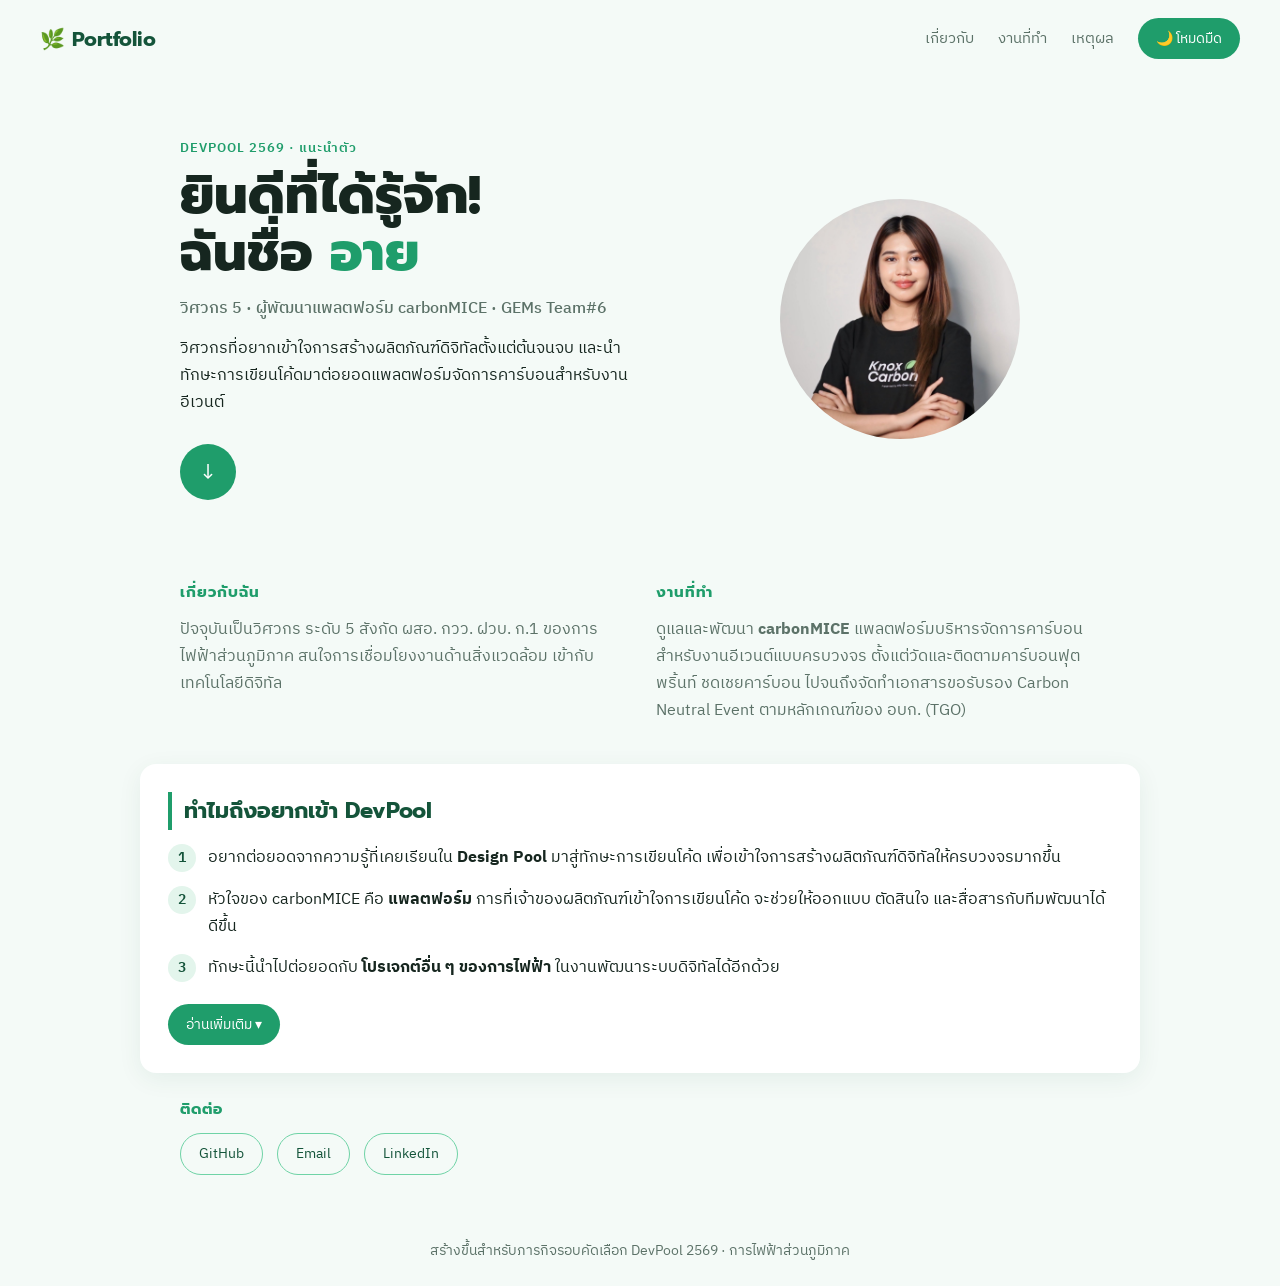
==== commit f17fbf3b: "เพิ่มรูป profile" ====
--- a/files/index.html
+++ b/files/index.html
@@ -147,7 +147,7 @@
       <!--
         ข้อความตำแหน่งงาน - ใช้สีจาง (muted) เพื่อไม่ให้โดดเด่นเกินหัวข้อหลัก
       -->
-      <p class="subrole">วิศวกร ระดับ 5 · ผู้ดูแลแพลตฟอร์ม carbonMICE · การไฟฟ้าส่วนภูมิภาค</p>
+      <p class="subrole">วิศวกร 5 · ผู้พัฒนาแพลตฟอร์ม carbonMICE · GEMs Team#6</p>
 
       <!--
         ข้อความอธิบายสั้น ๆ (lead paragraph)
@@ -173,15 +173,13 @@
     -->
     <div class="hero-photo">
       <!--
-        วงกลมขนาดใหญ่แสดงตัวอักษร "อาย" แทนรูปจริง
+        รูปโปรไฟล์จริง แสดงเป็นวงกลม
         ใน CSS จะใช้:
-        - border-radius: 50% ทำให้เป็นวงกลม
-        - linear-gradient สร้างพื้นหลังไล่สีเขียว
-        - flex + align-items + justify-content จัดตัวอักษรให้อยู่กลางวงกลมพอดี
-
-        ถ้าอยากเปลี่ยนเป็นรูปจริง ให้เปลี่ยน <div> นี้เป็น <img src="รูปของคุณ.jpg">
-      -->
-      <div class="avatar-big">อาย</div>
+        - border-radius: 50% ทำให้รูปสี่เหลี่ยมกลายเป็นวงกลม
+        - object-fit: cover ทำให้รูปเต็มวงกลม ไม่บิดเบี้ยว (ตัดส่วนเกินออก)
+        alt = ข้อความอธิบายรูป (แสดงเมื่อรูปโหลดไม่ได้ + ช่วยผู้พิการทางสายตา)
+      -->
+      <img class="avatar-big" src="profile.jpg" alt="รูปโปรไฟล์ อาย" />
     </div>
   </header>
 
--- a/files/style.css
+++ b/files/style.css
@@ -298,28 +298,20 @@
 /* flex + justify-content: center = จัดวงกลมให้อยู่กลาง (แนวนอน) ของคอลัมน์ */
 
 
-/* วงกลมตัวอักษร "อาย" */
+/* รูปโปรไฟล์วงกลม */
 .avatar-big {
   width: 240px;
   height: 240px;
-  border-radius: 50%;  /* ทำให้เป็นวงกลม */
-
-  background: linear-gradient(135deg, var(--green), var(--green-light));
-  /* linear-gradient = ไล่สีจากสีหนึ่งไปอีกสี
-     135deg = ทิศทางการไล่ (135 องศา = จากมุมซ้ายบน → มุมขวาล่าง)
-     ผลลัพธ์: เขียวเข้มไล่ไปเขียวอ่อน ดูมีมิติ */
-
-  color: #fff;  /* ตัวอักษรสีขาว */
-  font-family: 'Prompt', sans-serif;
-  font-size: 80px;
-  font-weight: 800;
-
-  display: flex;
-  align-items: center;     /* จัดข้อความกลางแนวตั้ง */
-  justify-content: center; /* จัดข้อความกลางแนวนอน */
-  /* 🔑 flex + align-items: center + justify-content: center
-     = สูตรสำเร็จสำหรับจัดของให้อยู่กลางกล่องทั้งแนวตั้งและแนวนอน
-     ใช้บ่อยมากในการเขียน CSS */
+  border-radius: 50%;  /* ทำให้รูปสี่เหลี่ยมกลายเป็นวงกลม */
+
+  object-fit: cover;
+  /* object-fit: cover = ทำให้รูปเต็มพื้นที่วงกลมโดยไม่บิดเบี้ยว
+     ถ้ารูปที่ใส่มาไม่เป็นจัตุรัส (กว้างไม่เท่าสูง) cover จะซูมเข้าแล้วตัดส่วนที่เกินออก เพื่อให้เต็มกล่องพอดี" ไม่ว่ารูปจะเป็นแนวตั้งหรือแนวนอน ผลลัพธ์จะเต็มวงกลมเสมอ
+     ค่าอื่น ๆ:
+     - contain = ย่อรูปให้เห็นทั้งรูป แต่อาจมีพื้นที่เหลือ
+     - fill = ยืดรูปให้เต็ม (อาจบิดเบี้ยว)
+     - cover = เต็มพื้นที่ ไม่บิด (ใช้บ่อยสุด) */
+
 }
 
 
@@ -585,6 +577,6 @@
   /* ซ่อนลิงก์เมนูบนจอเล็ก (เหลือแค่โลโก้กับปุ่มสลับโหมด)
      display: none = ซ่อนสนิท ไม่แสดงเลย */
 
-  .avatar-big { width: 180px; height: 180px; font-size: 60px; }
-  /* ลดขนาดวงกลมโปรไฟล์ให้พอดีจอมือถือ */
-}
+  .avatar-big { width: 180px; height: 180px; }
+  /* ลดขนาดรูปโปรไฟล์ให้พอดีจอมือถือ */
+}
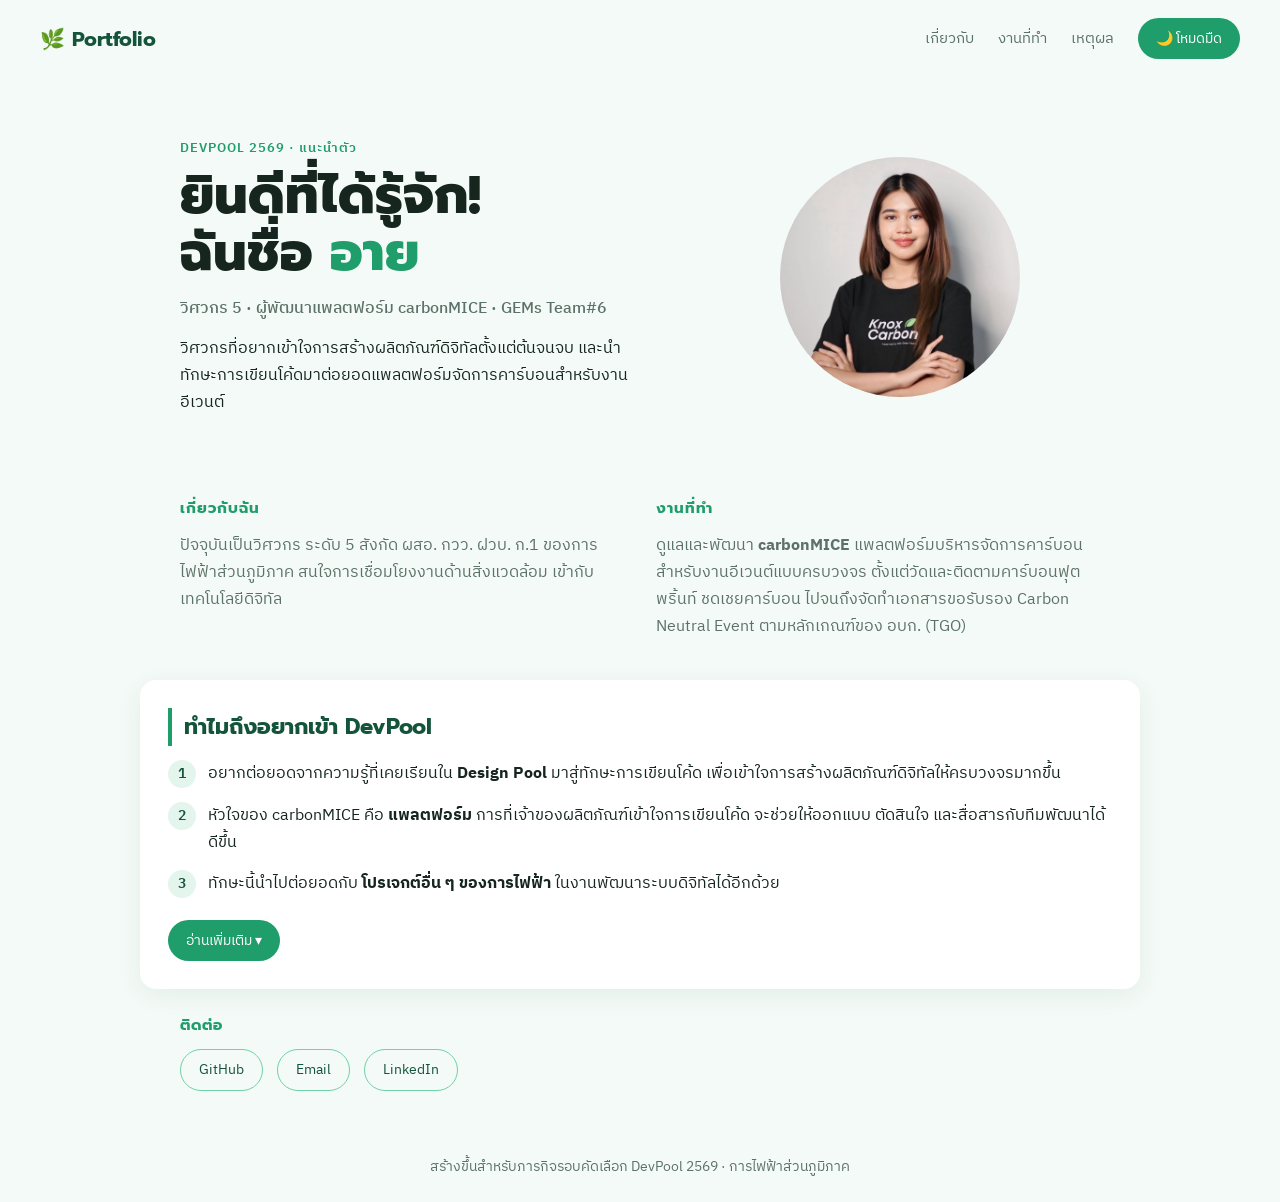
==== commit cf5aedf7: "ลบปุ่มเลื่อนออก" ====
--- a/files/index.html
+++ b/files/index.html
@@ -157,14 +157,6 @@
         วิศวกรที่อยากเข้าใจการสร้างผลิตภัณฑ์ดิจิทัลตั้งแต่ต้นจนจบ
         และนำทักษะการเขียนโค้ดมาต่อยอดแพลตฟอร์มจัดการคาร์บอนสำหรับงานอีเวนต์
       </p>
-
-      <!--
-        ปุ่มกลมสำหรับเลื่อนลงไปดูเนื้อหาถัดไป
-        href="#about" = คลิกแล้วเลื่อนไปหา id="about" (ไม่ต้องใช้ JavaScript)
-        aria-label = ข้อความสำหรับโปรแกรมอ่านหน้าจอ (ช่วยผู้พิการทางสายตา)
-        ↓ = ลูกศรชี้ลง แสดงเป็นข้อความในปุ่มกลม
-      -->
-      <a href="#about" class="scroll-btn" aria-label="เลื่อนลง">↓</a>
     </div>
 
     <!--
--- a/files/style.css
+++ b/files/style.css
@@ -265,33 +265,6 @@
 }
 
 
-/* ปุ่มกลมเลื่อนลง (ลูกศร ↓) */
-.scroll-btn {
-  display: inline-flex;
-  /* inline-flex = เหมือน flex แต่ตัวมันเองจะเป็น inline (อยู่ในบรรทัดข้อความได้)
-     flex ข้างในจะจัดลูกศร ↓ ให้อยู่กลางปุ่มพอดี */
-
-  align-items: center;      /* จัดลูกศรกลางแนวตั้ง */
-  justify-content: center;  /* จัดลูกศรกลางแนวนอน */
-  width: 56px;              /* กว้าง 56px */
-  height: 56px;             /* สูง 56px (กว้าง=สูง เท่ากัน) */
-  border-radius: 50%;       /* มุมมน 50% = ทำให้เป็นวงกลม (เพราะกว้าง=สูง) */
-  background: var(--green); /* พื้นเขียว */
-  color: #fff;              /* ลูกศรสีขาว */
-  font-size: 22px;
-  text-decoration: none;    /* เอาเส้นใต้ลิงก์ออก */
-  margin-top: 28px;
-
-  transition: transform 0.2s;
-  /* transform จะเปลี่ยนแบบค่อย ๆ ใน 0.2 วินาที */
-}
-
-/* เมื่อเอาเมาส์ชี้ → ปุ่มขยับลง 4px (เหมือนกดลง) */
-.scroll-btn:hover { transform: translateY(4px); }
-/* transform: translateY(4px) = เลื่อนลง 4 พิกเซล
-   ค่าบวก = ลง, ค่าลบ = ขึ้น
-   translateX = เลื่อนซ้าย-ขวา */
-
 
 /* รูป/วงกลมฝั่งขวาของ hero */
 .hero-photo { display: flex; justify-content: center; }
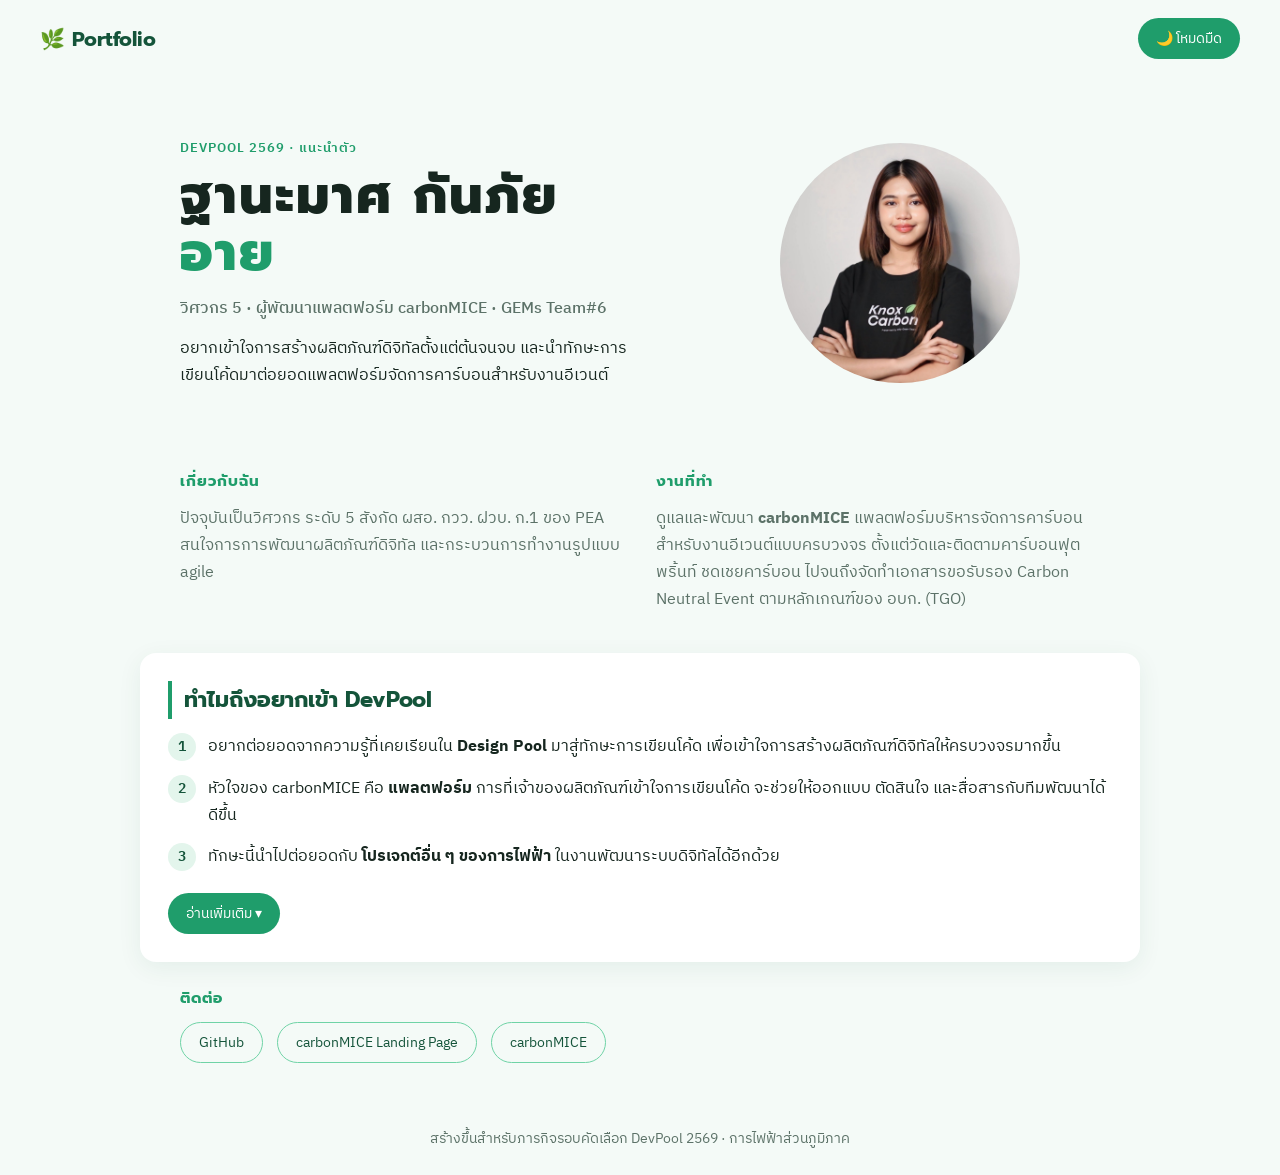
==== commit b8f720df: "เพิ่มลิ้งค์ด้านล่าง" ====
--- a/files/index.html
+++ b/files/index.html
@@ -1,212 +1,66 @@
-<!--
-  <!DOCTYPE html> = บอกเบราว์เซอร์ว่าไฟล์นี้เป็น HTML เวอร์ชัน 5 (มาตรฐานปัจจุบัน)
-  ต้องเขียนไว้บรรทัดแรกเสมอ ไม่งั้นเบราว์เซอร์อาจแสดงผลผิดพลาด
--->
 <!DOCTYPE html>
-
-<!--
-  <html> = แท็กหลักที่ครอบทุกอย่างในหน้าเว็บ
-  lang="th" = บอกว่าเว็บนี้เป็นภาษาไทย (ช่วยให้ Google และโปรแกรมอ่านหน้าจอเข้าใจ)
--->
 <html lang="th">
 
-<!--
-  <head> = ส่วน "หลังบ้าน" ที่ผู้ใช้มองไม่เห็น
-  ใช้ตั้งค่าต่าง ๆ เช่น ชื่อแท็บ, ฟอนต์, ไฟล์ CSS
--->
 <head>
-  <!--
-    charset="UTF-8" = บอกว่าเว็บใช้ระบบตัวอักษร UTF-8
-    ซึ่งรองรับภาษาไทย อังกฤษ อีโมจิ ฯลฯ ได้หมด
-    ถ้าไม่ใส่ ตัวอักษรไทยอาจแสดงเป็น ????
-  -->
   <meta charset="UTF-8" />
-
-  <!--
-    viewport = ตั้งค่าการแสดงผลบนมือถือ
-    width=device-width = ให้ความกว้างเว็บเท่ากับหน้าจอเครื่อง
-    initial-scale=1.0 = ไม่ซูมเข้า/ออกตอนเปิดครั้งแรก
-    ถ้าไม่ใส่ เว็บจะแสดงเล็กจิ๋วบนมือถือ ต้องซูมเอง
-  -->
   <meta name="viewport" content="width=device-width, initial-scale=1.0" />
-
-  <!--
-    <title> = ข้อความที่แสดงบนแท็บของเบราว์เซอร์ (ชื่อหน้าเว็บ)
-  -->
   <title>แนะนำตัว | ฐานะมาศ กันภัย (อาย)</title>
 
-  <!--
-    === ส่วนดึงฟอนต์จาก Google Fonts ===
-
-    <link rel="preconnect"> = บอกเบราว์เซอร์ว่า "เตรียมเชื่อมต่อกับเซิร์ฟเวอร์นี้ไว้ก่อนนะ"
-    ช่วยให้โหลดฟอนต์เร็วขึ้น เพราะเบราว์เซอร์ไม่ต้องรอจังหวะสุดท้ายค่อยเชื่อมต่อ
-
-    crossorigin = อนุญาตให้ดึงข้อมูลข้ามเว็บไซต์ (จำเป็นสำหรับ Google Fonts)
-  -->
+  <!-- ฟอนต์จาก Google Fonts: IBM Plex Sans Thai (เนื้อหา) + Prompt (หัวข้อ) -->
   <link rel="preconnect" href="https://fonts.googleapis.com" />
   <link rel="preconnect" href="https://fonts.gstatic.com" crossorigin />
-
-  <!--
-    ดึงฟอนต์ 2 ตัว:
-    1. IBM Plex Sans Thai (น้ำหนัก 400=ปกติ, 500=กลาง, 600=หนา) - ใช้กับเนื้อหาทั่วไป
-    2. Prompt (น้ำหนัก 500-800) - ใช้กับหัวข้อใหญ่ ๆ
-    display=swap = แสดงฟอนต์เริ่มต้นก่อน พอโหลดเสร็จค่อยสลับ (ไม่ต้องรอหน้าว่าง)
-  -->
   <link href="https://fonts.googleapis.com/css2?family=IBM+Plex+Sans+Thai:wght@400;500;600&family=Prompt:wght@500;600;700;800&display=swap" rel="stylesheet" />
 
-  <!--
-    <link rel="stylesheet"> = เชื่อมไฟล์ CSS เข้ามา
-    href="style.css" = ชี้ไปที่ไฟล์ style.css ที่อยู่โฟลเดอร์เดียวกัน
-    CSS คือไฟล์ที่กำหนดหน้าตา สี ขนาด ตำแหน่งของทุกอย่างในหน้าเว็บ
-  -->
   <link rel="stylesheet" href="style.css" />
 </head>
 
-<!--
-  <body> = ส่วนที่ผู้ใช้มองเห็นจริง ๆ บนหน้าเว็บ
-  ทุกอย่างที่แสดงผล (ข้อความ รูป ปุ่ม) ต้องอยู่ใน body
--->
 <body>
 
-  <!--
-    ===== แถบเมนูด้านบน (Navigation Bar) =====
-
-    <nav> = แท็กที่บอกว่า "ส่วนนี้เป็นเมนูนำทาง"
-    class="nav" = ตั้งชื่อคลาสเพื่อเอาไปตกแต่งใน CSS
-
-    แถบนี้จะมี 2 ส่วน:
-    1. โลโก้ (ฝั่งซ้าย)
-    2. ลิงก์เมนู + ปุ่มสลับโหมด (ฝั่งขวา)
-    ใน CSS ใช้ flex + justify-content: space-between ดันให้อยู่คนละข้าง
-  -->
+  <!-- ===== แถบเมนูด้านบน (Navigation Bar) =====
+       .nav ใช้ justify-content: space-between จึงดันโลโก้ไปซ้าย ปุ่มไปขวาอัตโนมัติ -->
   <nav class="nav">
-    <!--
-      โลโก้เว็บไซต์ - แสดงฝั่งซ้ายของแถบเมนู
-      class="logo" = ใช้จัดรูปแบบตัวอักษรโลโก้ใน CSS
-    -->
     <div class="logo">🌿 Portfolio</div>
 
-    <!--
-      กลุ่มลิงก์เมนูฝั่งขวา
-      class="nav-links" = ใน CSS จะใช้ flex เรียงลิงก์เป็นแถวแนวนอน
-      gap: 24px จะสร้างช่องว่างระหว่างแต่ละลิงก์
-    -->
-    <div class="nav-links">
-      <!--
-        <a> = ลิงก์ (anchor) คลิกแล้วไปหน้าอื่นหรือจุดอื่นในหน้าเดียวกัน
-        href="#about" = คลิกแล้วเลื่อนไปหา element ที่มี id="about"
-        เครื่องหมาย # หมายถึง "เลื่อนไปหา id นี้ในหน้าเดียวกัน"
-      -->
-      <a href="#about">เกี่ยวกับ</a>
-      <a href="#work">งานที่ทำ</a>
-      <a href="#why">เหตุผล</a>
-
-      <!--
-        <button> = ปุ่มกดได้
-        class="btn" = ใช้สไตล์ปุ่มจาก CSS (พื้นเขียว ตัวอักษรขาว มุมมน)
-        id="themeBtn" = ตั้ง id เพื่อให้ JavaScript หยิบปุ่มนี้ไปใช้งาน
-        (JavaScript จะทำให้กดปุ่มนี้แล้วสลับโหมดมืด/สว่าง)
-      -->
-      <button class="btn" id="themeBtn">🌙 โหมดมืด</button>
-    </div>
+    <!-- id="themeBtn" = ให้ script.js หยิบไปใช้ (กดแล้วสลับโหมดมืด/สว่าง) -->
+    <button class="btn" id="themeBtn">🌙 โหมดมืด</button>
   </nav>
 
-  <!--
-    ===== ส่วนเปิดหน้า (Hero Section) =====
-
-    Hero = ส่วนแรกที่ผู้เข้าชมเห็น เป็นส่วนที่ใหญ่และโดดเด่นที่สุด
-
-    <header> = แท็กที่บอกว่า "ส่วนนี้เป็นส่วนหัวของหน้า"
-    class="hero" = ใน CSS จะใช้ grid แบ่งเป็น 2 คอลัมน์:
-      - คอลัมน์ซ้าย (1.2fr) = ข้อความแนะนำตัว (กว้างกว่านิดหน่อย)
-      - คอลัมน์ขวา (1fr) = รูปโปรไฟล์
-      fr คือหน่วย "สัดส่วน" เช่น 1.2fr กับ 1fr = ซ้ายกว้างกว่าขวา 1.2 เท่า
-  -->
+  <!-- ===== ส่วนเปิดหน้า (Hero) =====
+       .hero ใช้ grid 2 คอลัมน์: ข้อความ (1.2fr) | รูปโปรไฟล์ (1fr) -->
   <header class="hero">
-    <!--
-      คอลัมน์ซ้าย: ข้อความแนะนำตัว
-      class="hero-text" = กลุ่มข้อความทั้งหมดในฝั่งซ้าย
-    -->
     <div class="hero-text">
-      <!--
-        ข้อความเล็ก ๆ ด้านบนสุด เรียกว่า "eyebrow" (คิ้ว)
-        เป็นข้อความสั้น ๆ ตัวพิมพ์ใหญ่ เพื่อบอกหมวดหมู่
-        ใน CSS จะใช้ text-transform: uppercase ทำให้เป็นตัวพิมพ์ใหญ่
-        และ letter-spacing: 1px เพิ่มระยะห่างตัวอักษรให้ดูสวย
-      -->
       <p class="eyebrow">DevPool 2569 · แนะนำตัว</p>
 
-      <!--
-        <h1> = หัวข้อหลักของหน้า (ใหญ่ที่สุด) ควรมีแค่ 1 อันต่อ 1 หน้า
-        <br> = ขึ้นบรรทัดใหม่
-        <span class="accent"> = ครอบคำว่า "อาย" เพื่อเปลี่ยนสีเป็นเขียว
-        (span ไม่มีผลอะไรเอง แต่ใช้เป็น "ที่จับ" ให้ CSS ปรับสีได้)
-      -->
-      <h1>ยินดีที่ได้รู้จัก!<br>ฉันชื่อ <span class="accent">อาย</span></h1>
+      <!-- <span class="accent"> = "ที่จับ" ให้ CSS เปลี่ยนสีคำว่า "อาย" เป็นเขียว -->
+      <h1>ฐานะมาศ กันภัย<br> <span class="accent">อาย</span></h1>
 
-      <!--
-        ข้อความตำแหน่งงาน - ใช้สีจาง (muted) เพื่อไม่ให้โดดเด่นเกินหัวข้อหลัก
-      -->
       <p class="subrole">วิศวกร 5 · ผู้พัฒนาแพลตฟอร์ม carbonMICE · GEMs Team#6</p>
-
-      <!--
-        ข้อความอธิบายสั้น ๆ (lead paragraph)
-        max-width: 460px ใน CSS = จำกัดความกว้างไม่ให้ข้อความยาวเกินไป อ่านง่ายขึ้น
-      -->
       <p class="lead">
-        วิศวกรที่อยากเข้าใจการสร้างผลิตภัณฑ์ดิจิทัลตั้งแต่ต้นจนจบ
+        อยากเข้าใจการสร้างผลิตภัณฑ์ดิจิทัลตั้งแต่ต้นจนจบ
         และนำทักษะการเขียนโค้ดมาต่อยอดแพลตฟอร์มจัดการคาร์บอนสำหรับงานอีเวนต์
       </p>
     </div>
 
-    <!--
-      คอลัมน์ขวา: รูปโปรไฟล์
-      class="hero-photo" = ใน CSS ใช้ flex + justify-content: center จัดรูปให้อยู่กลาง
-    -->
     <div class="hero-photo">
-      <!--
-        รูปโปรไฟล์จริง แสดงเป็นวงกลม
-        ใน CSS จะใช้:
-        - border-radius: 50% ทำให้รูปสี่เหลี่ยมกลายเป็นวงกลม
-        - object-fit: cover ทำให้รูปเต็มวงกลม ไม่บิดเบี้ยว (ตัดส่วนเกินออก)
-        alt = ข้อความอธิบายรูป (แสดงเมื่อรูปโหลดไม่ได้ + ช่วยผู้พิการทางสายตา)
-      -->
       <img class="avatar-big" src="profile.jpg" alt="รูปโปรไฟล์ อาย" />
     </div>
   </header>
 
-  <!--
-    ===== ส่วนข้อมูล 2 คอลัมน์ =====
-
-    <section> = แท็กที่บอกว่า "ส่วนนี้เป็นกลุ่มเนื้อหาเรื่องเดียวกัน"
-    class="info" = ใน CSS ใช้ grid แบ่งเป็น 2 คอลัมน์เท่า ๆ กัน (1fr 1fr)
-  -->
+  <!-- ===== ข้อมูล 2 คอลัมน์ (เกี่ยวกับฉัน + งานที่ทำ) =====
+       .info ใช้ grid 2 คอลัมน์เท่ากัน (1fr 1fr) -->
   <section class="info">
-    <!--
-      คอลัมน์ซ้าย: เกี่ยวกับฉัน
-      id="about" = จุดหมายของลิงก์ href="#about" ในเมนู
-      (เมื่อคลิก "เกี่ยวกับ" ในเมนู หน้าเว็บจะเลื่อนมาที่ตรงนี้)
-    -->
-    <div class="info-col" id="about">
-      <!-- <h3> = หัวข้อย่อย (เล็กกว่า h1 และ h2) -->
+    <div class="info-col">
       <h3>เกี่ยวกับฉัน</h3>
       <p>
         ปัจจุบันเป็นวิศวกร ระดับ 5 สังกัด ผสอ. กวว. ฝวบ. ก.1
-        ของการไฟฟ้าส่วนภูมิภาค สนใจการเชื่อมโยงงานด้านสิ่งแวดล้อม
-        เข้ากับเทคโนโลยีดิจิทัล
+        ของ PEA สนใจการการพัฒนาผลิตภัณฑ์ดิจิทัล
+        และกระบวนการทำงานรูปแบบ agile
       </p>
     </div>
 
-    <!--
-      คอลัมน์ขวา: งานที่ทำ
-      id="work" = จุดหมายของลิงก์ href="#work" ในเมนู
-    -->
-    <div class="info-col" id="work">
+    <div class="info-col">
       <h3>งานที่ทำ</h3>
       <p>
-        <!--
-          <strong> = ทำตัวหนา เน้นคำสำคัญ
-        -->
         ดูแลและพัฒนา <strong>carbonMICE</strong> แพลตฟอร์มบริหารจัดการคาร์บอน
         สำหรับงานอีเวนต์แบบครบวงจร ตั้งแต่วัดและติดตามคาร์บอนฟุตพริ้นท์
         ชดเชยคาร์บอน ไปจนถึงจัดทำเอกสารขอรับรอง Carbon Neutral Event
@@ -215,37 +69,17 @@
     </div>
   </section>
 
-  <!--
-    ===== ส่วนเหตุผลที่อยากเข้า DevPool =====
-
-    class="card" = กล่องสีขาว มีเงา มีมุมมน ดูเป็นการ์ด
-    id="why" = จุดหมายของลิงก์ href="#why" ในเมนู
-  -->
-  <section class="card" id="why">
-    <!--
-      <h2> = หัวข้อรองของหน้า (ใหญ่กว่า h3 แต่เล็กกว่า h1)
-      ใน CSS จะมีเส้นเขียวด้านซ้าย (border-left) เพื่อเน้นให้โดดเด่น
-    -->
+  <!-- ===== เหตุผลที่อยากเข้า DevPool ===== -->
+  <section class="card">
     <h2>ทำไมถึงอยากเข้า DevPool</h2>
 
-    <!--
-      เหตุผลข้อ 1
-      class="reason" = ใน CSS ใช้ flex เรียงตัวเลขกับข้อความเป็นแถวแนวนอน
-      flex คืออะไร? → เป็นวิธีจัดเรียงของใน CSS ให้อยู่เป็นแถว (แนวนอนหรือแนวตั้ง)
-      gap: 12px = ระยะห่างระหว่างตัวเลขกับข้อความ
-    -->
+    <!-- .reason = แต่ละข้อ: วงกลมเลข (.num) + ข้อความ เรียงเป็นแถวด้วย flex -->
     <div class="reason">
-      <!--
-        วงกลมเลขลำดับ
-        class="num" = ใน CSS จะจัดเป็นวงกลมเล็ก ๆ พื้นเขียวอ่อน
-        flex-shrink: 0 = ห้ามวงกลมนี้หดเล็กลง ไม่ว่าพื้นที่จะแคบแค่ไหน
-      -->
       <span class="num">1</span>
       <p>อยากต่อยอดจากความรู้ที่เคยเรียนใน <strong>Design Pool</strong>
          มาสู่ทักษะการเขียนโค้ด เพื่อเข้าใจการสร้างผลิตภัณฑ์ดิจิทัลให้ครบวงจรมากขึ้น</p>
     </div>
 
-    <!-- เหตุผลข้อ 2 (โครงสร้างเหมือนข้อ 1) -->
     <div class="reason">
       <span class="num">2</span>
       <p>หัวใจของ carbonMICE คือ <strong>แพลตฟอร์ม</strong>
@@ -253,30 +87,17 @@
          และสื่อสารกับทีมพัฒนาได้ดีขึ้น</p>
     </div>
 
-    <!-- เหตุผลข้อ 3 (โครงสร้างเหมือนข้อ 1) -->
     <div class="reason">
       <span class="num">3</span>
       <p>ทักษะนี้นำไปต่อยอดกับ <strong>โปรเจกต์อื่น ๆ ของการไฟฟ้า</strong>
          ในงานพัฒนาระบบดิจิทัลได้อีกด้วย</p>
     </div>
 
-    <!--
-      ปุ่ม "อ่านเพิ่มเติม"
-      id="moreBtn" = ให้ JavaScript หยิบไปใช้ (กดแล้วเปิด/ปิดกล่องเนื้อหาเพิ่มเติม)
-      style="margin-top:8px;" = เพิ่มระยะห่างด้านบน 8px (inline style = เขียน CSS ตรง ๆ ในแท็ก)
-    -->
-    <button class="btn" id="moreBtn" style="margin-top:8px;">อ่านเพิ่มเติม ▾</button>
+    <!-- id="moreBtn" = ให้ script.js หยิบไปใช้ (กดแล้วเปิด/ปิด extraBox ด้านล่าง) -->
+    <button class="btn" id="moreBtn">อ่านเพิ่มเติม ▾</button>
 
-    <!--
-      กล่องเนื้อหาเพิ่มเติม (ซ่อนไว้ตอนแรก)
-      class="extra hidden":
-        - extra = สไตล์กล่อง (มีเส้นประด้านบน)
-        - hidden = ซ่อนไว้ (display: none ใน CSS)
-      id="extraBox" = ให้ JavaScript หยิบไปเปิด/ปิด
-
-      เมื่อกดปุ่ม "อ่านเพิ่มเติม" JavaScript จะเอาคลาส hidden ออก → กล่องนี้จะแสดง
-      กดอีกครั้ง JavaScript จะใส่คลาส hidden กลับ → กล่องนี้จะซ่อน
-    -->
+    <!-- extraBox: ซ่อนไว้ตอนแรกด้วยคลาส hidden (display:none)
+         script.js จะ toggle คลาส hidden เพื่อเปิด/ปิดเมื่อกดปุ่ม "อ่านเพิ่มเติม" -->
     <div class="extra hidden" id="extraBox">
       <p>นอกจากนี้ยังอยากเป็นวิศวกรที่ <strong>"คุยกับนักพัฒนาได้รู้เรื่อง"</strong>
          เพื่อเป็นสะพานเชื่อมระหว่างฝั่งงานจริงกับฝั่งเทคโนโลยี
@@ -284,45 +105,25 @@
     </div>
   </section>
 
-  <!--
-    ===== ส่วนติดต่อ =====
-
-    class="follow" = ใน CSS จำกัดความกว้างและจัดระยะห่าง
-  -->
+  <!-- ===== ติดต่อ ===== -->
   <section class="follow">
     <h3>ติดต่อ</h3>
 
-    <!--
-      กลุ่มลิงก์โซเชียล
-      class="social" = ใน CSS ใช้ flex เรียงปุ่มเป็นแถวแนวนอน
-      flex-wrap: wrap = ถ้าปุ่มเยอะจนล้นบรรทัด ให้ตัดขึ้นบรรทัดใหม่ได้อัตโนมัติ
-      gap: 14px = ระยะห่างระหว่างปุ่มแต่ละอัน
-    -->
+    <!-- target="_blank" = เปิดลิงก์ในแท็บใหม่
+         rel="noopener noreferrer" = ปิดช่องโหว่ความปลอดภัย ควรใส่คู่กับ target="_blank" เสมอ -->
     <div class="social">
-      <!--
-        ลิงก์โซเชียลแต่ละอัน
-        class="social-link" = ใน CSS จะจัดเป็นปุ่มมุมมน มีขอบเขียว
-        href="#" = ลิงก์ยังไม่ได้ใส่ URL จริง (ใส่ # ไปก่อนเป็น placeholder)
-        ถ้าอยากใส่ลิงก์จริง เปลี่ยน # เป็น URL เช่น href="https://github.com/ชื่อคุณ"
-      -->
-      <a href="#" class="social-link">GitHub</a>
-      <a href="#" class="social-link">Email</a>
-      <a href="#" class="social-link">LinkedIn</a>
+      <a href="https://github.com/eyetanamas-max/devpool2026-513031" class="social-link" target="_blank" rel="noopener noreferrer">GitHub</a>
+      <a href="https://bufferbox.pea.co.th/carbonmice/" class="social-link" target="_blank" rel="noopener noreferrer">carbonMICE Landing Page</a>
+      <a href="https://carbonform.pea.co.th/auth/sign-in?redirect=https%3A%2F%2Fcarbonmice.pea.co.th%2F" class="social-link" target="_blank" rel="noopener noreferrer">carbonMICE</a>
     </div>
   </section>
 
-  <!--
-    <footer> = ส่วนท้ายสุดของหน้าเว็บ
-    มักใช้ใส่ข้อความลิขสิทธิ์ หรือข้อมูลเล็ก ๆ น้อย ๆ
-    ใน CSS จะจัดให้อยู่กลาง ตัวอักษรเล็ก สีจาง
-  -->
   <footer>
     สร้างขึ้นสำหรับภารกิจรอบคัดเลือก DevPool 2569 · การไฟฟ้าส่วนภูมิภาค
   </footer>
 
-  <!-- บรรทัดถัดไป: เรียกไฟล์ JavaScript (script.js) เข้ามาทำงาน
-       ใส่ไว้ท้ายสุดก่อนปิด body เพราะ JS ต้องรอให้ HTML โหลดเสร็จก่อน
-       ถึงจะหยิบ element มาใช้ได้ ถ้าใส่ใน head ปุ่มยังไม่มี จะเกิด error -->
+  <!-- วาง script ไว้ท้าย body เพราะ JS ต้องรอ HTML โหลดเสร็จก่อน
+       ถึงจะหยิบ element (เช่น ปุ่ม) มาใช้ได้ -->
   <script src="script.js"></script>
 </body>
 </html>
--- a/files/style.css
+++ b/files/style.css
@@ -89,7 +89,7 @@
      พอใส่ display: flex → ของข้างในจะเรียงเป็นแถวแนวนอนแทน
 
      นึกภาพ: มีกล่องใหญ่ 1 กล่อง (แถบเมนู)
-     ข้างในมี 2 ของ: โลโก้ + กลุ่มลิงก์
+     ข้างในมี 2 ของ: โลโก้ + ปุ่มสลับโหมดมืด-สว่าง
      flex ทำให้ 2 อย่างนี้อยู่ข้างกันเป็นแถว */
 
   align-items: center;
@@ -100,7 +100,7 @@
   justify-content: space-between;
   /* justify-content = จัดแนว "แนวนอน" ของของข้างใน
      space-between = ดันของชิ้นแรกไปซ้ายสุด ชิ้นสุดท้ายไปขวาสุด
-     ผลลัพธ์: โลโก้อยู่ซ้าย | ลิงก์เมนูอยู่ขวา
+     ผลลัพธ์: โลโก้อยู่ซ้าย | ปุ่มอยู่ขวา
 
      ค่าอื่น ๆ ที่ใช้บ่อย:
      - center = รวมทุกอย่างไว้ตรงกลาง
@@ -138,41 +138,6 @@
   font-size: 20px;                    /* ขนาดตัวอักษร 20 พิกเซล */
   color: var(--green-dark);           /* สีเขียวเข้ม */
 }
-
-
-/* กลุ่มลิงก์เมนู (ฝั่งขวาของแถบเมนู) */
-.nav-links {
-  display: flex;
-  /* flex อีกครั้ง: ทำให้ลิงก์แต่ละอันเรียงเป็นแถวแนวนอน
-     (เกี่ยวกับ | งานที่ทำ | เหตุผล | ปุ่มโหมดมืด) */
-
-  align-items: center;
-  /* จัดแนวตั้งให้อยู่กลาง ทำให้ลิงก์กับปุ่มอยู่ระดับเดียวกัน */
-
-  gap: 24px;
-  /* gap = ระยะห่างระหว่างของแต่ละชิ้นข้างใน
-     24px = แต่ละลิงก์ห่างกัน 24 พิกเซล
-     ดีกว่าใช้ margin เพราะ gap ไม่สร้างระยะห่างที่ชิ้นแรก/สุดท้าย */
-}
-
-
-/* สไตล์ลิงก์ในเมนู */
-.nav-links a {
-  text-decoration: none;
-  /* text-decoration: none = เอาขีดเส้นใต้ลิงก์ออก
-     (ปกติลิงก์ <a> จะมีเส้นใต้อัตโนมัติ) */
-
-  color: var(--muted);  /* สีจาง (ไม่โดดเด่นเกินไป) */
-  font-size: 15px;
-
-  transition: color 0.2s;
-  /* เวลา hover (ชี้เมาส์) สีจะค่อย ๆ เปลี่ยนใน 0.2 วินาที */
-}
-
-
-/* เมื่อเอาเมาส์ชี้ที่ลิงก์ → เปลี่ยนเป็นสีเขียว */
-.nav-links a:hover { color: var(--green); }
-/* :hover = pseudo-class ที่ทำงานเมื่อเมาส์ชี้ที่ element */
 
 
 /* =====================================================================
@@ -237,6 +202,7 @@
   font-weight: 800;  /* ตัวหนามาก (ค่าสูงสุดของฟอนต์นี้) */
   font-size: 52px;   /* ตัวใหญ่มาก เพราะเป็นหัวข้อหลักที่ต้องสะดุดตา */
   line-height: 1.1;  /* ระยะห่างบรรทัดน้อย เพราะหัวข้อใหญ่ไม่ต้องการระยะห่างมาก */
+  letter-spacing: 2px;
   color: var(--text);
 }
 
@@ -310,7 +276,6 @@
      (ทั้ง .info-col h3 และ .follow h3 จะได้สไตล์ชุดเดียวกัน) */
   font-family: 'Prompt', sans-serif;
   color: var(--green);
-  text-transform: uppercase;  /* ตัวพิมพ์ใหญ่ */
   letter-spacing: 1px;        /* เพิ่มระยะห่างตัวอักษร */
   font-size: 15px;
   margin-bottom: 10px;
@@ -418,6 +383,14 @@
 .btn:hover {
   background: var(--green-dark);    /* เปลี่ยนเป็นเขียวเข้ม */
   transform: translateY(-2px);      /* ยกขึ้น 2px (ค่าลบ = ขึ้น) ดูเหมือนปุ่มลอย */
+}
+
+
+/* ปุ่ม "อ่านเพิ่มเติม" โดยเฉพาะ
+   เจาะจงด้วย id (#moreBtn) เพราะ margin-top นี้ต้องการแค่ปุ่มนี้ปุ่มเดียว
+   (ถ้าใส่ใน .btn ปุ่มสลับโหมดจะโดนเด้งลงมาด้วย) */
+#moreBtn {
+  margin-top: 8px;   /* เว้นระยะห่างจากข้อความเหตุผลด้านบน 8px */
 }
 
 
@@ -546,10 +519,6 @@
   .nav { padding: 16px 24px; }
   /* ลด padding เมนูให้พอดีจอเล็ก */
 
-  .nav-links a { display: none; }
-  /* ซ่อนลิงก์เมนูบนจอเล็ก (เหลือแค่โลโก้กับปุ่มสลับโหมด)
-     display: none = ซ่อนสนิท ไม่แสดงเลย */
-
   .avatar-big { width: 180px; height: 180px; }
   /* ลดขนาดรูปโปรไฟล์ให้พอดีจอมือถือ */
 }
